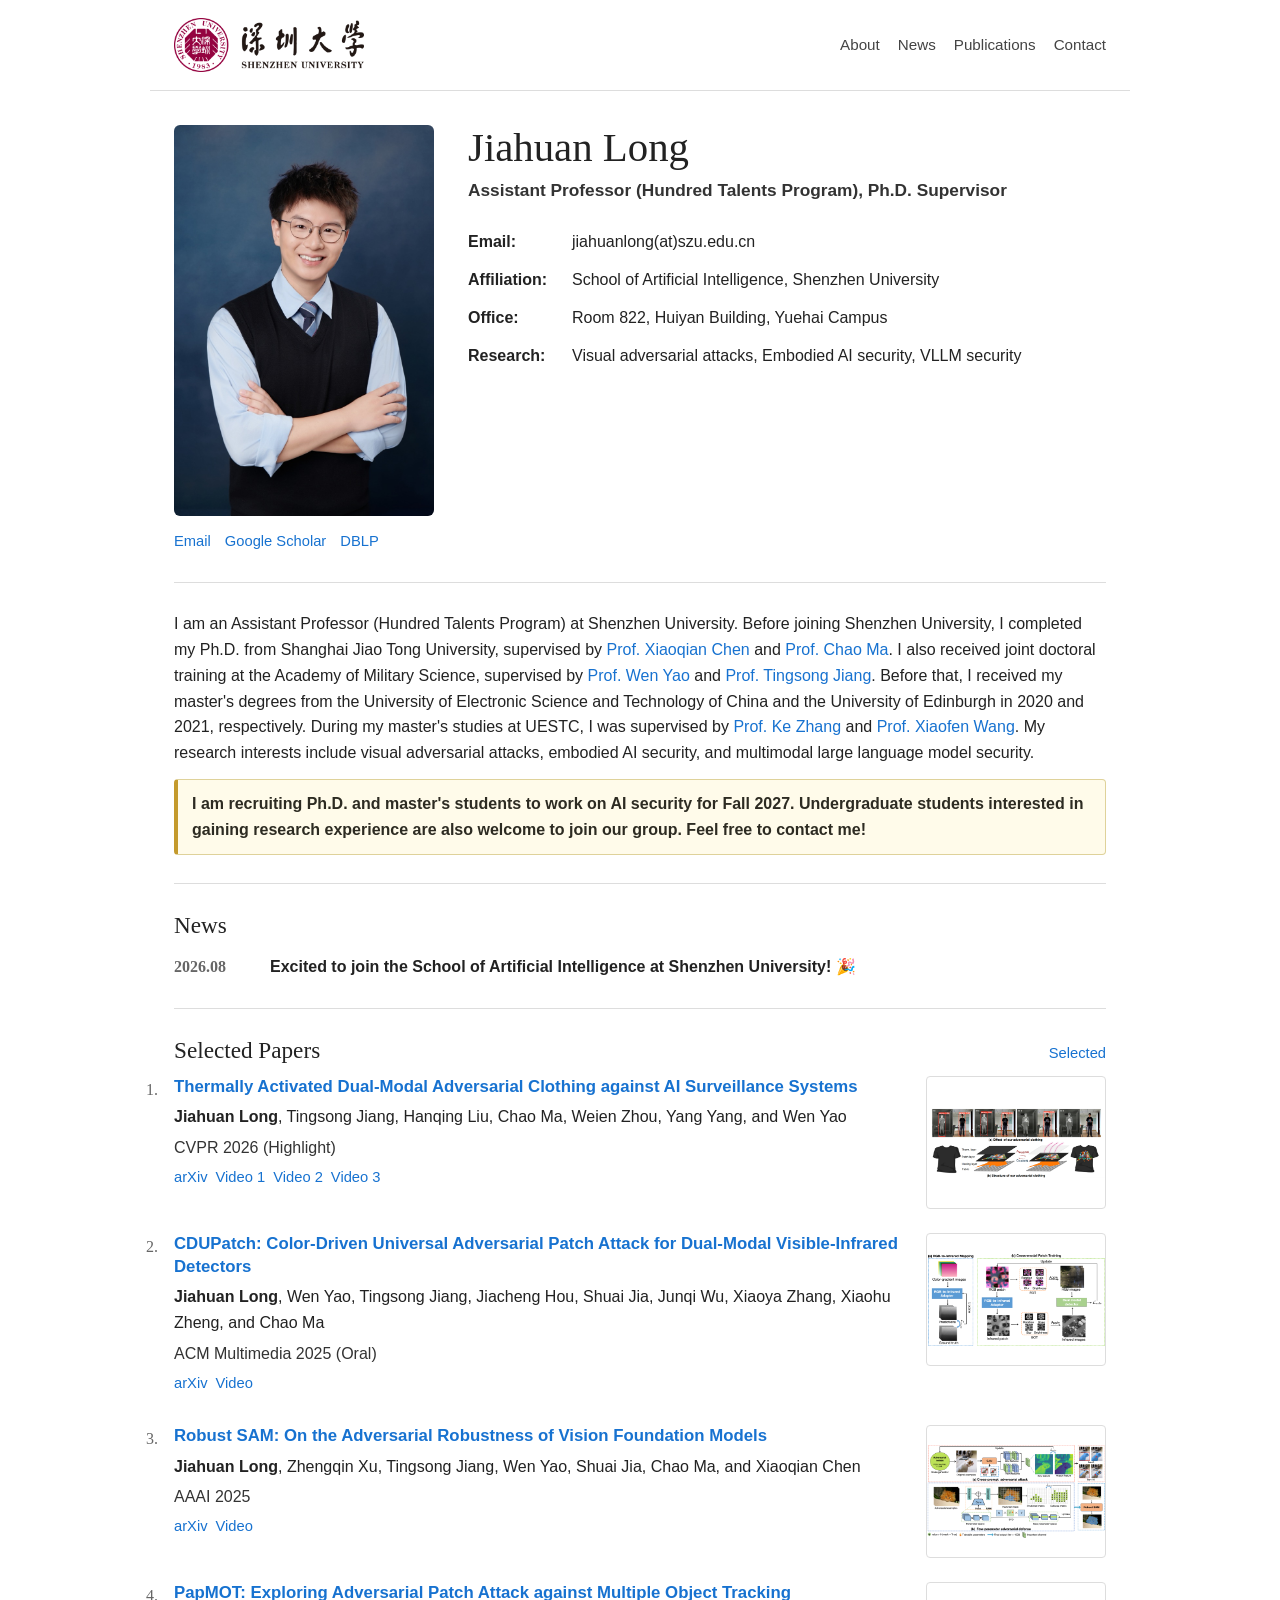
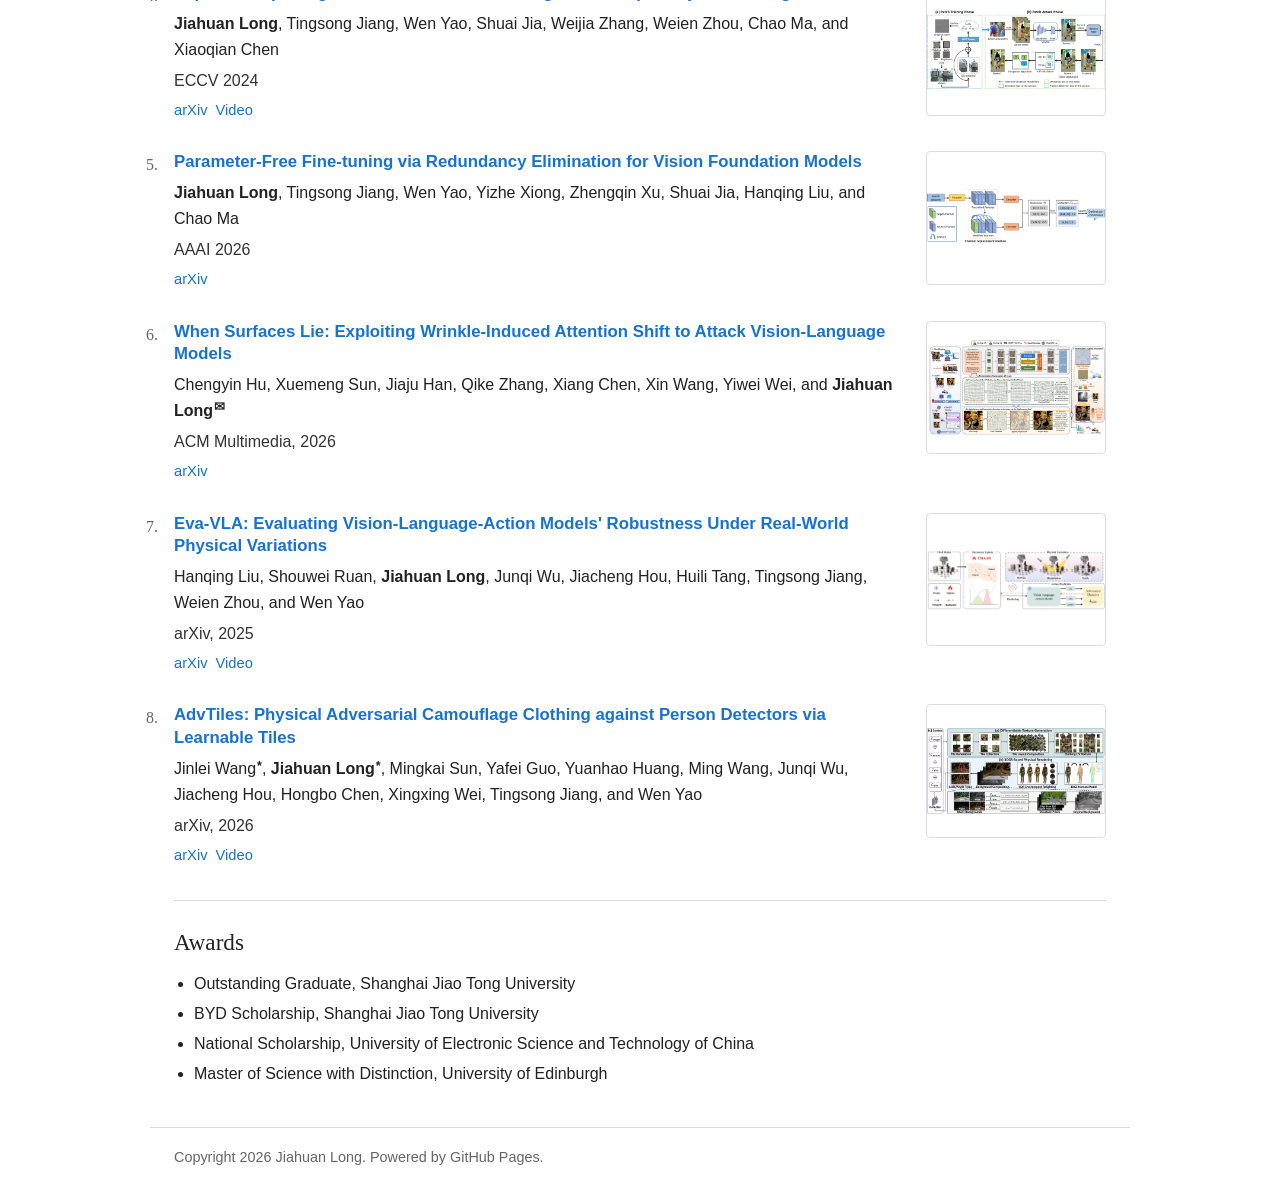
==== docs/index.html @ baff4487 "Add UESTC master's supervisors" ====
<!doctype html>
<html lang="en">
  <head>
    <meta charset="utf-8" />
    <meta name="viewport" content="width=device-width, initial-scale=1" />
    <title>Jiahuan Long | Academic Homepage</title>
    <meta
      name="description"
      content="Jiahuan Long is an Assistant Professor (Hundred Talents Program) and Ph.D. Supervisor at the School of Artificial Intelligence, Shenzhen University. His research interests include Visual adversarial attacks, Embodied AI security, and VLLM security."
    />
    <meta property="og:title" content="Jiahuan Long | Academic Homepage" />
    <meta
      property="og:description"
      content="Assistant Professor (Hundred Talents Program) and Ph.D. Supervisor at the School of Artificial Intelligence, Shenzhen University."
    />
    <meta property="og:type" content="website" />
    <meta property="og:image" content="./profile.jpg" />
    <meta name="twitter:card" content="summary_large_image" />
    <meta name="twitter:title" content="Jiahuan Long | Academic Homepage" />
    <meta
      name="twitter:description"
      content="Assistant Professor (Hundred Talents Program) and Ph.D. Supervisor at the School of Artificial Intelligence, Shenzhen University."
    />
    <meta name="twitter:image" content="./profile.jpg" />
    <link rel="stylesheet" href="./styles.css" />
  </head>
  <body>
    <header class="site-header">
      <a class="site-logo" href="https://www.szu.edu.cn/" target="_blank" rel="noreferrer" aria-label="Shenzhen University">
        <img src="./szu-logo.png" alt="Shenzhen University" />
      </a>
      <nav aria-label="Main navigation">
        <a href="#about">About</a>
        <a href="#news">News</a>
        <a href="#publications">Publications</a>
        <a href="#contact">Contact</a>
      </nav>
    </header>

    <main class="page" id="top">
      <section class="profile">
        <aside class="profile-card">
          <img src="./profile.jpg" alt="Portrait of Jiahuan Long" />
          <div class="profile-links" aria-label="Academic profile links">
            <a href="mailto:jiahuanlong@szu.edu.cn">Email</a>
            <a href="https://scholar.google.com/citations?user=DfcU0TUAAAAJ&hl=en" target="_blank" rel="noreferrer">
              Google Scholar
            </a>
            <a href="https://dblp.uni-trier.de/pid/244/4962.html" target="_blank" rel="noreferrer">DBLP</a>
          </div>
        </aside>

        <div class="profile-main">
          <h1>Jiahuan Long</h1>
          <p class="role"><strong>Assistant Professor (Hundred Talents Program), Ph.D. Supervisor</strong></p>

          <dl class="facts" id="contact">
            <div>
              <dt>Email:</dt>
              <dd>jiahuanlong(at)szu.edu.cn</dd>
            </div>
            <div>
              <dt>Affiliation:</dt>
              <dd>School of Artificial Intelligence, Shenzhen University</dd>
            </div>
            <div>
              <dt>Office:</dt>
              <dd>Room 822, Huiyan Building, Yuehai Campus</dd>
            </div>
            <div>
              <dt>Research:</dt>
              <dd>Visual adversarial attacks, Embodied AI security, VLLM security</dd>
            </div>
          </dl>
        </div>
      </section>

      <hr />

      <section class="section" id="about">
        <p>
          I am an Assistant Professor (Hundred Talents Program) at Shenzhen University.
          Before joining Shenzhen University, I completed my Ph.D. from Shanghai Jiao Tong University, supervised by
          <a href="https://baike.baidu.com/item/%E9%99%88%E5%B0%8F%E5%89%8D/54198662" target="_blank" rel="noreferrer">Prof. Xiaoqian Chen</a>
          and
          <a href="https://vision.sjtu.edu.cn/" target="_blank" rel="noreferrer">Prof. Chao Ma</a>.
          I also received joint doctoral training at the Academy of Military Science, supervised by
          <a href="https://baike.baidu.com/item/%E5%A7%9A%E9%9B%AF/61775797?fr=aladdin" target="_blank" rel="noreferrer">Prof. Wen Yao</a>
          and
          <a href="https://scholar.google.com/citations?user=i77rUBEAAAAJ&amp;hl=zh-CN" target="_blank" rel="noreferrer">Prof. Tingsong Jiang</a>.
          Before that, I received my master's degrees from the University of Electronic
          Science and Technology of China and the University of Edinburgh in
          2020 and 2021, respectively.
          During my master's studies at UESTC, I was supervised by
          <a href="https://baike.baidu.com/item/%E5%BC%A0%E5%8F%AF/20212791" target="_blank" rel="noreferrer">Prof. Ke Zhang</a>
          and
          <a href="https://en.uestc.edu.cn/info/1074/1672.htm" target="_blank" rel="noreferrer">Prof. Xiaofen Wang</a>.
          My research interests include visual adversarial attacks, embodied AI security, and multimodal large language model security.
        </p>
        <p class="recruitment-note">
          <strong>I am recruiting Ph.D. and master's students to work on AI security for Fall 2027. Undergraduate students interested in gaining research experience are also welcome to join our group. Feel free to contact me!</strong>
        </p>
      </section>

      <hr />

      <section class="section" id="news">
        <h2>News</h2>
        <ul class="news-list">
          <li>
            <time><strong>2026.08</strong></time>
            <span><strong>Excited to join the School of Artificial Intelligence at Shenzhen University! 🎉</strong></span>
          </li>
        </ul>
      </section>

      <hr />

      <section class="section" id="publications">
        <div class="section-heading">
          <h2>Selected Papers</h2>
          <a href="#publications">Selected</a>
        </div>

        <ol class="publication-list">
          <li class="publication">
            <div class="pub-body">
              <h3>
                <a href="https://scholar.google.com/citations?view_op=view_citation&hl=en&user=DfcU0TUAAAAJ&citation_for_view=DfcU0TUAAAAJ:MXK_kJrjxJIC" target="_blank" rel="noreferrer">Thermally Activated Dual-Modal Adversarial Clothing against AI Surveillance Systems</a>
              </h3>
              <p class="authors">
                <strong>Jiahuan Long</strong>, Tingsong Jiang, Hanqing Liu, Chao Ma, Weien Zhou, Yang Yang, and Wen Yao
              </p>
              <p class="where">CVPR 2026 (Highlight)</p>
              <p class="links">
                <a href="https://arxiv.org/abs/2511.09829" target="_blank" rel="noreferrer">arXiv</a>
                <a href="./videos/cvpr1.mp4" target="_blank" rel="noreferrer">Video 1</a>
                <a href="./videos/cvpr2.mp4" target="_blank" rel="noreferrer">Video 2</a>
                <a href="./videos/cvpr3.mp4" target="_blank" rel="noreferrer">Video 3</a>
              </p>
            </div>
            <a class="pub-thumb publication-figure" href="./publication-figures/thermal-clothing.png" target="_blank" rel="noreferrer" aria-label="View the Thermally Activated Dual-Modal Adversarial Clothing figure">
              <img src="./publication-figures/thermal-clothing.png" alt="Overview of thermally activated dual-modal adversarial clothing" />
            </a>
          </li>

          <li class="publication">
            <div class="pub-body">
              <h3>
                <a href="https://scholar.google.com/citations?view_op=view_citation&hl=en&user=DfcU0TUAAAAJ&citation_for_view=DfcU0TUAAAAJ:Se3iqnhoufwC" target="_blank" rel="noreferrer">CDUPatch: Color-Driven Universal Adversarial Patch Attack for Dual-Modal Visible-Infrared Detectors</a>
              </h3>
              <p class="authors">
                <strong>Jiahuan Long</strong>, Wen Yao, Tingsong Jiang, Jiacheng Hou, Shuai Jia, Junqi Wu, Xiaoya Zhang, Xiaohu Zheng, and Chao Ma
              </p>
              <p class="where">ACM Multimedia 2025 (Oral)</p>
              <p class="links">
                <a href="https://arxiv.org/abs/2504.10888" target="_blank" rel="noreferrer">arXiv</a>
                <a href="./videos/cdupatch.mp4" target="_blank" rel="noreferrer">Video</a>
              </p>
            </div>
            <a class="pub-thumb publication-figure" href="./publication-figures/cdupatch.png" target="_blank" rel="noreferrer" aria-label="View the CDUPatch framework figure">
              <img src="./publication-figures/cdupatch.png" alt="CDUPatch RGB-to-infrared adaptation and cross-modal training framework" />
            </a>
          </li>

          <li class="publication">
            <div class="pub-body">
              <h3>
                <a href="https://scholar.google.com/citations?view_op=view_citation&hl=en&user=DfcU0TUAAAAJ&citation_for_view=DfcU0TUAAAAJ:eQOLeE2rZwMC" target="_blank" rel="noreferrer">Robust SAM: On the Adversarial Robustness of Vision Foundation Models</a>
              </h3>
              <p class="authors">
                <strong>Jiahuan Long</strong>, Zhengqin Xu, Tingsong Jiang, Wen Yao, Shuai Jia, Chao Ma, and Xiaoqian Chen
              </p>
              <p class="where">AAAI 2025</p>
              <p class="links">
                <a href="https://arxiv.org/abs/2504.08906" target="_blank" rel="noreferrer">arXiv</a>
                <a href="./videos/robustsam.mp4" target="_blank" rel="noreferrer">Video</a>
              </p>
            </div>
            <a class="pub-thumb publication-figure" href="./publication-figures/robust-sam.png" target="_blank" rel="noreferrer" aria-label="View the Robust SAM framework figure">
              <img src="./publication-figures/robust-sam.png" alt="Robust SAM attack and defense framework" />
            </a>
          </li>

          <li class="publication">
            <div class="pub-body">
              <h3>
                <a href="https://scholar.google.com/citations?view_op=view_citation&hl=en&user=DfcU0TUAAAAJ&citation_for_view=DfcU0TUAAAAJ:WF5omc3nYNoC" target="_blank" rel="noreferrer">PapMOT: Exploring Adversarial Patch Attack against Multiple Object Tracking</a>
              </h3>
              <p class="authors">
                <strong>Jiahuan Long</strong>, Tingsong Jiang, Wen Yao, Shuai Jia, Weijia Zhang, Weien Zhou, Chao Ma, and Xiaoqian Chen
              </p>
              <p class="where">ECCV 2024</p>
              <p class="links">
                <a href="https://arxiv.org/abs/2504.09361" target="_blank" rel="noreferrer">arXiv</a>
                <a href="./videos/papmot.mp4" target="_blank" rel="noreferrer">Video</a>
              </p>
            </div>
            <a class="pub-thumb publication-figure" href="./publication-figures/papmot.png" target="_blank" rel="noreferrer" aria-label="View the PapMOT framework figure">
              <img src="./publication-figures/papmot.png" alt="PapMOT training and attack framework" />
            </a>
          </li>

          <li class="publication">
            <div class="pub-body">
              <h3>
                <a href="https://scholar.google.com/citations?view_op=view_citation&hl=en&user=DfcU0TUAAAAJ&cstart=20&pagesize=80&citation_for_view=DfcU0TUAAAAJ:kNdYIx-mwKoC" target="_blank" rel="noreferrer">Parameter-Free Fine-tuning via Redundancy Elimination for Vision Foundation Models</a>
              </h3>
              <p class="authors">
                <strong>Jiahuan Long</strong>, Tingsong Jiang, Wen Yao, Yizhe Xiong, Zhengqin Xu, Shuai Jia, Hanqing Liu, and Chao Ma
              </p>
              <p class="where">AAAI 2026</p>
              <p class="links">
                <a href="https://arxiv.org/abs/2504.08915" target="_blank" rel="noreferrer">arXiv</a>
              </p>
            </div>
            <a class="pub-thumb publication-figure" href="./publication-figures/parameter-free.png" target="_blank" rel="noreferrer" aria-label="View the parameter-free fine-tuning pipeline figure">
              <img src="./publication-figures/parameter-free.png" alt="Parameter-free channel replacement search pipeline" />
            </a>
          </li>

          <li class="publication">
            <div class="pub-body">
              <h3>
                <a href="https://scholar.google.com/citations?view_op=view_citation&hl=en&user=DfcU0TUAAAAJ&cstart=20&pagesize=80&citation_for_view=DfcU0TUAAAAJ:9ZlFYXVOiuMC" target="_blank" rel="noreferrer">When Surfaces Lie: Exploiting Wrinkle-Induced Attention Shift to Attack Vision-Language Models</a>
              </h3>
              <p class="authors">
                Chengyin Hu, Xuemeng Sun, Jiaju Han, Qike Zhang, Xiang Chen, Xin Wang, Yiwei Wei, and <strong>Jiahuan Long</strong><sup class="corresponding-author" title="Corresponding author" aria-label="Corresponding author">&#9993;</sup>
              </p>
              <p class="where">ACM Multimedia, 2026</p>
              <p class="links">
                <a href="https://arxiv.org/abs/2603.27759" target="_blank" rel="noreferrer">arXiv</a>
              </p>
            </div>
            <a class="pub-thumb publication-figure" href="./publication-figures/when-surfaces-lie.png" target="_blank" rel="noreferrer" aria-label="View the wrinkle-based structural attack framework figure">
              <img src="./publication-figures/when-surfaces-lie.png" alt="Wrinkle-based structural attack framework" />
            </a>
          </li>

          <li class="publication">
            <div class="pub-body">
              <h3>
                <a href="https://arxiv.org/abs/2509.18953" target="_blank" rel="noreferrer">Eva-VLA: Evaluating Vision-Language-Action Models' Robustness Under Real-World Physical Variations</a>
              </h3>
              <p class="authors">
                Hanqing Liu, Shouwei Ruan, <strong>Jiahuan Long</strong>, Junqi Wu, Jiacheng Hou, Huili Tang, Tingsong Jiang, Weien Zhou, and Wen Yao
              </p>
              <p class="where">arXiv, 2025</p>
              <p class="links">
                <a href="https://arxiv.org/abs/2509.18953" target="_blank" rel="noreferrer">arXiv</a>
                <a href="./videos/eva-vla.mp4" target="_blank" rel="noreferrer">Video</a>
              </p>
            </div>
            <a class="pub-thumb publication-figure" href="./publication-figures/eva-vla.png" target="_blank" rel="noreferrer" aria-label="View the Eva-VLA framework figure">
              <img src="./publication-figures/eva-vla.png" alt="Overview of the Eva-VLA robustness evaluation framework" />
            </a>
          </li>

          <li class="publication">
            <div class="pub-body">
              <h3>
                <a href="https://scholar.google.com/citations?view_op=view_citation&hl=en&user=DfcU0TUAAAAJ&citation_for_view=DfcU0TUAAAAJ:dhFuZR0502QC" target="_blank" rel="noreferrer">AdvTiles: Physical Adversarial Camouflage Clothing against Person Detectors via Learnable Tiles</a>
              </h3>
              <p class="authors">
                Jinlei Wang<sup class="author-marker" title="Equal contribution">*</sup>, <strong>Jiahuan Long</strong><sup class="author-marker" title="Equal contribution">*</sup>, Mingkai Sun, Yafei Guo, Yuanhao Huang, Ming Wang, Junqi Wu, Jiacheng Hou, Hongbo Chen, Xingxing Wei, Tingsong Jiang, and Wen Yao
              </p>
              <p class="where">arXiv, 2026</p>
              <p class="links">
                <a href="https://arxiv.org/abs/2608.06801" target="_blank" rel="noreferrer">arXiv</a>
                <a href="./videos/advtiles.mp4" target="_blank" rel="noreferrer">Video</a>
              </p>
            </div>
            <a class="pub-thumb publication-figure" href="./publication-figures/advtiles.jpg" target="_blank" rel="noreferrer" aria-label="View the AdvTiles framework figure">
              <img src="./publication-figures/advtiles.jpg" alt="AdvTiles differentiable camouflage and physical rendering framework" />
            </a>
          </li>
        </ol>
      </section>

      <hr />

      <section class="section compact">
        <h2>Awards</h2>
        <ul class="awards-list">
          <li>Outstanding Graduate, Shanghai Jiao Tong University</li>
          <li>BYD Scholarship, Shanghai Jiao Tong University</li>
          <li>National Scholarship, University of Electronic Science and Technology of China</li>
          <li>Master of Science with Distinction, University of Edinburgh</li>
        </ul>
      </section>
    </main>

    <footer>
      Copyright 2026 Jiahuan Long. Powered by GitHub Pages.
    </footer>
  </body>
</html>
---- docs/styles.css ----
:root {
  --bg: #ffffff;
  --text: #222222;
  --muted: #666666;
  --line: #dddddd;
  --soft: #f7f7f7;
  --link: #1772d0;
  --link-hover: #f09228;
  --teal: #4f9d9a;
  --gold: #d6a24c;
  --plum: #8d5872;
}

* {
  box-sizing: border-box;
}

html {
  scroll-behavior: smooth;
}

body {
  background: var(--bg);
  color: var(--text);
  font-family: Arial, Helvetica, sans-serif;
  font-size: 16px;
  line-height: 1.62;
  margin: 0;
}

a {
  color: var(--link);
  text-decoration: none;
}

a:hover,
a:focus-visible {
  color: var(--link-hover);
  outline: none;
  text-decoration: underline;
  text-underline-offset: 3px;
}

.site-header {
  align-items: center;
  border-bottom: 1px solid var(--line);
  display: flex;
  gap: 24px;
  justify-content: space-between;
  margin: 0 auto;
  max-width: 980px;
  padding: 18px 24px;
}

.site-logo {
  align-items: center;
  display: inline-flex;
  min-width: 180px;
}

.site-logo img {
  display: block;
  height: auto;
  width: 190px;
}

.site-logo:hover,
.site-logo:focus-visible {
  outline: none;
  text-decoration: none;
}

nav {
  display: flex;
  flex-wrap: wrap;
  gap: 18px;
  justify-content: flex-end;
}

nav a {
  color: #444444;
  font-size: 0.95rem;
}

.page {
  margin: 0 auto;
  max-width: 980px;
  padding: 34px 24px 36px;
}

.profile {
  align-items: flex-start;
  display: grid;
  gap: 34px;
  grid-template-columns: 260px minmax(0, 1fr);
}

.profile-card {
  margin: 0;
}

.profile-card img {
  border-radius: 6px;
  display: block;
  height: auto;
  max-width: 100%;
  width: 260px;
}

.profile-links {
  display: flex;
  flex-wrap: wrap;
  gap: 9px 14px;
  margin-top: 14px;
}

.profile-links a {
  font-size: 0.92rem;
}

h1 {
  font-family: Georgia, "Times New Roman", serif;
  font-size: 2.55rem;
  font-weight: 400;
  line-height: 1.12;
  margin: 0 0 6px;
}

.role {
  color: #333333;
  font-size: 1.08rem;
  margin: 0 0 24px;
}

.facts {
  display: grid;
  gap: 12px;
  margin: 0;
}

.facts div {
  display: grid;
  gap: 8px;
  grid-template-columns: 96px minmax(0, 1fr);
}

.facts dt {
  font-weight: 700;
}

.facts dd {
  margin: 0;
}

hr {
  border: 0;
  border-top: 1px solid var(--line);
  margin: 28px 0;
}

.section {
  margin: 0;
}

.section p {
  margin: 0 0 13px;
}

.section p:last-child {
  margin-bottom: 0;
}

.recruitment-note {
  background: #fffbea;
  border: 1px solid #dfd29a;
  border-left: 4px solid #c49a2c;
  border-radius: 4px;
  color: #2d2b22;
  margin-top: 18px;
  padding: 11px 14px;
}

.note {
  color: #333333;
  font-weight: 700;
}

h2 {
  font-family: Georgia, "Times New Roman", serif;
  font-size: 1.45rem;
  font-weight: 400;
  line-height: 1.2;
  margin: 0 0 14px;
}

.section-heading {
  align-items: baseline;
  display: flex;
  gap: 14px;
  justify-content: space-between;
  margin-bottom: 10px;
}

.section-heading h2 {
  margin: 0;
}

.section-heading > a {
  font-size: 0.92rem;
}

.news-list {
  display: grid;
  gap: 8px;
  list-style: none;
  margin: 0;
  padding: 0;
}

.news-list li {
  display: grid;
  gap: 14px;
  grid-template-columns: 82px minmax(0, 1fr);
}

.news-list time {
  color: var(--muted);
  font-family: Georgia, "Times New Roman", serif;
}

.publication-list {
  counter-reset: publication;
  display: grid;
  gap: 24px;
  list-style: none;
  margin: 0;
  padding: 0;
}

.publication {
  counter-increment: publication;
  display: grid;
  gap: 22px;
  grid-template-columns: minmax(0, 1fr) 180px;
  position: relative;
}

.publication::before {
  color: var(--muted);
  content: counter(publication) ".";
  font-family: Georgia, "Times New Roman", serif;
  left: -28px;
  position: absolute;
  top: 1px;
}

.venue {
  color: var(--muted);
  font-size: 0.88rem;
  margin-bottom: 4px !important;
  text-transform: uppercase;
}

.publication h3 {
  font-size: 1.05rem;
  line-height: 1.35;
  margin: 0 0 6px;
}

.publication h3 a {
  color: var(--link);
}

.authors,
.where,
.links {
  margin: 0 0 5px !important;
}

.author-marker,
.corresponding-author {
  color: inherit;
  font-size: 0.78em;
  font-weight: 700;
  line-height: 0;
  margin-left: 1px;
  position: relative;
  top: -0.28em;
  vertical-align: baseline;
}

.corresponding-author {
  font-size: 0.82em;
  top: -0.34em;
}

.author-notes {
  color: var(--muted);
  font-size: 0.9rem;
  margin: 6px 0 0 !important;
}

.note-icon {
  display: inline-block;
  font-size: 0.9em;
  line-height: 1;
  margin-left: 8px;
  top: 0;
  vertical-align: baseline;
}

.where {
  color: #333333;
}

.links {
  display: flex;
  flex-wrap: wrap;
  gap: 8px;
}

.links a {
  font-size: 0.92rem;
}

.pub-thumb {
  align-items: center;
  align-self: start;
  aspect-ratio: 1.35;
  background: var(--soft);
  border: 1px solid var(--line);
  border-radius: 4px;
  color: #ffffff;
  display: flex;
  font-family: Georgia, "Times New Roman", serif;
  font-size: 2rem;
  justify-content: center;
  overflow: hidden;
}

.pub-thumb span {
  background: rgba(0, 0, 0, 0.16);
  border-radius: 999px;
  padding: 9px 13px;
}

.pub-thumb.publication-figure {
  background: #ffffff;
}

.publication-figure img {
  display: block;
  height: 100%;
  object-fit: contain;
  width: 100%;
}

.publication-figure:hover,
.publication-figure:focus-visible {
  outline: 2px solid var(--link);
  outline-offset: 2px;
  text-decoration: none;
}

.pub-thumb.teal {
  background:
    linear-gradient(135deg, rgba(255, 255, 255, 0.22) 25%, transparent 25%) 0 0 / 22px 22px,
    linear-gradient(135deg, var(--teal), #275b68);
}

.pub-thumb.gold {
  background:
    repeating-linear-gradient(90deg, rgba(255, 255, 255, 0.16), rgba(255, 255, 255, 0.16) 1px, transparent 1px, transparent 18px),
    linear-gradient(135deg, var(--gold), #81632d);
}

.pub-thumb.plum {
  background:
    radial-gradient(circle at 24% 28%, rgba(255, 255, 255, 0.24) 0 18%, transparent 19%),
    linear-gradient(135deg, var(--plum), #3f516b);
}

.compact p {
  color: #333333;
}

.awards-list {
  margin: 0;
  padding-left: 1.25rem;
}

.awards-list li + li {
  margin-top: 4px;
}

footer {
  border-top: 1px solid var(--line);
  color: var(--muted);
  font-size: 0.9rem;
  margin: 4px auto 0;
  max-width: 980px;
  padding: 18px 24px 28px;
}

@media (max-width: 760px) {
  .site-header {
    align-items: flex-start;
    flex-direction: column;
  }

  nav {
    justify-content: flex-start;
  }

  .profile,
  .publication {
    grid-template-columns: 1fr;
  }

  .profile-card img {
    width: min(280px, 100%);
  }

  .publication::before {
    display: none;
  }

  .pub-thumb {
    max-width: 260px;
  }
}

@media (max-width: 520px) {
  .site-header,
  .page,
  footer {
    padding-left: 18px;
    padding-right: 18px;
  }

  h1 {
    font-size: 2.15rem;
  }

  .facts div,
  .news-list li {
    grid-template-columns: 1fr;
  }

  .facts div,
  .news-list li {
    gap: 2px;
  }
}
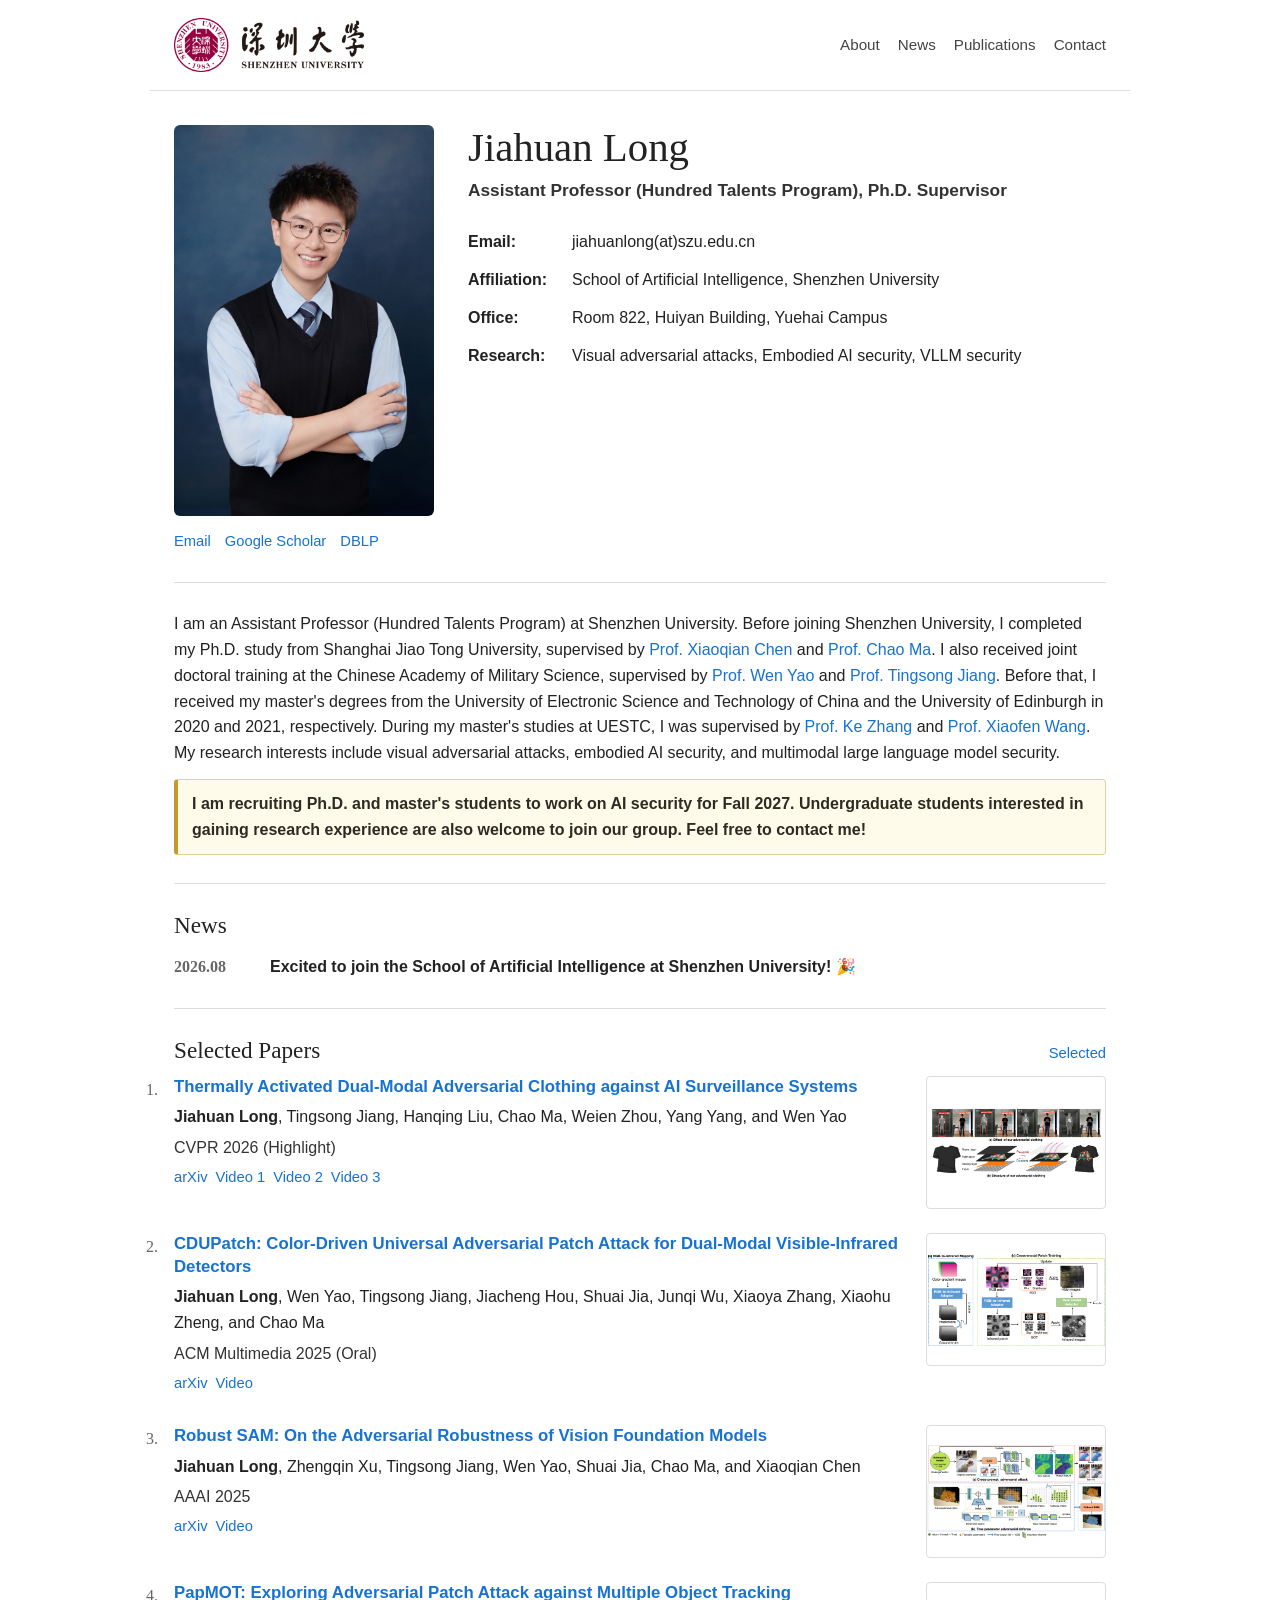
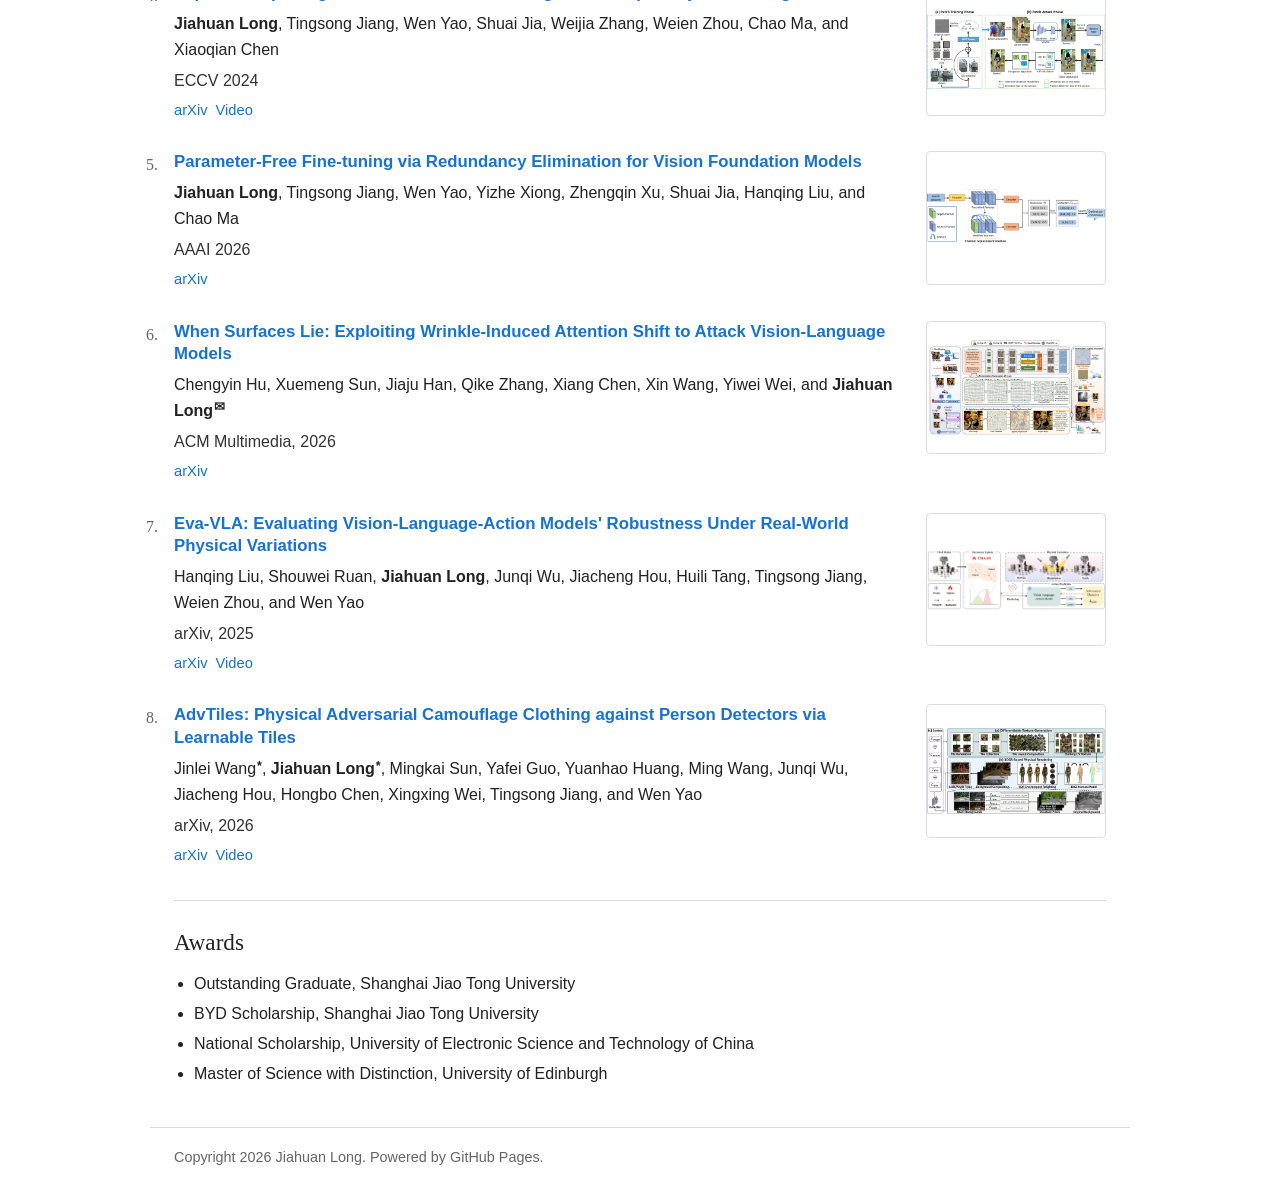
==== commit 07eff763: "Refine doctoral training description" ====
--- a/docs/index.html
+++ b/docs/index.html
@@ -80,11 +80,11 @@
       <section class="section" id="about">
         <p>
           I am an Assistant Professor (Hundred Talents Program) at Shenzhen University.
-          Before joining Shenzhen University, I completed my Ph.D. from Shanghai Jiao Tong University, supervised by
+          Before joining Shenzhen University, I completed my Ph.D. study from Shanghai Jiao Tong University, supervised by
           <a href="https://baike.baidu.com/item/%E9%99%88%E5%B0%8F%E5%89%8D/54198662" target="_blank" rel="noreferrer">Prof. Xiaoqian Chen</a>
           and
           <a href="https://vision.sjtu.edu.cn/" target="_blank" rel="noreferrer">Prof. Chao Ma</a>.
-          I also received joint doctoral training at the Academy of Military Science, supervised by
+          I also received joint doctoral training at the Chinese Academy of Military Science, supervised by
           <a href="https://baike.baidu.com/item/%E5%A7%9A%E9%9B%AF/61775797?fr=aladdin" target="_blank" rel="noreferrer">Prof. Wen Yao</a>
           and
           <a href="https://scholar.google.com/citations?user=i77rUBEAAAAJ&amp;hl=zh-CN" target="_blank" rel="noreferrer">Prof. Tingsong Jiang</a>.
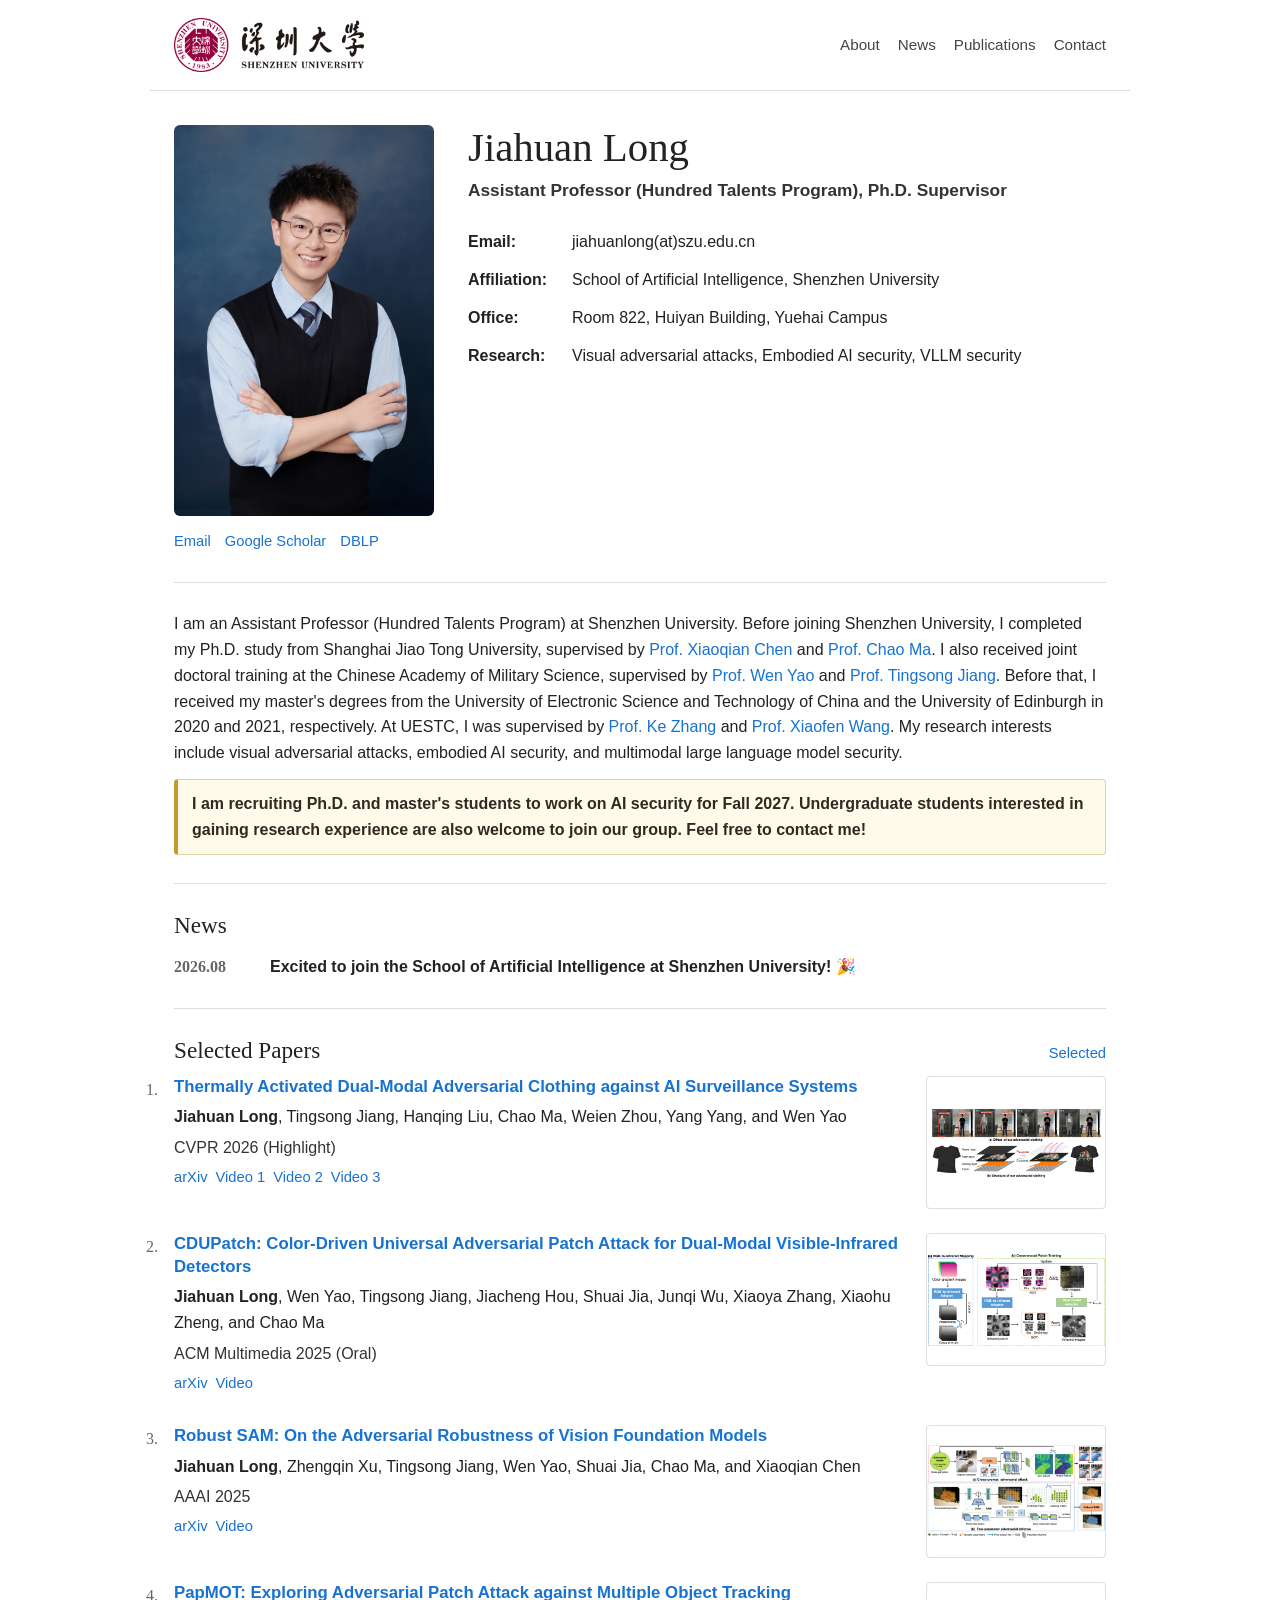
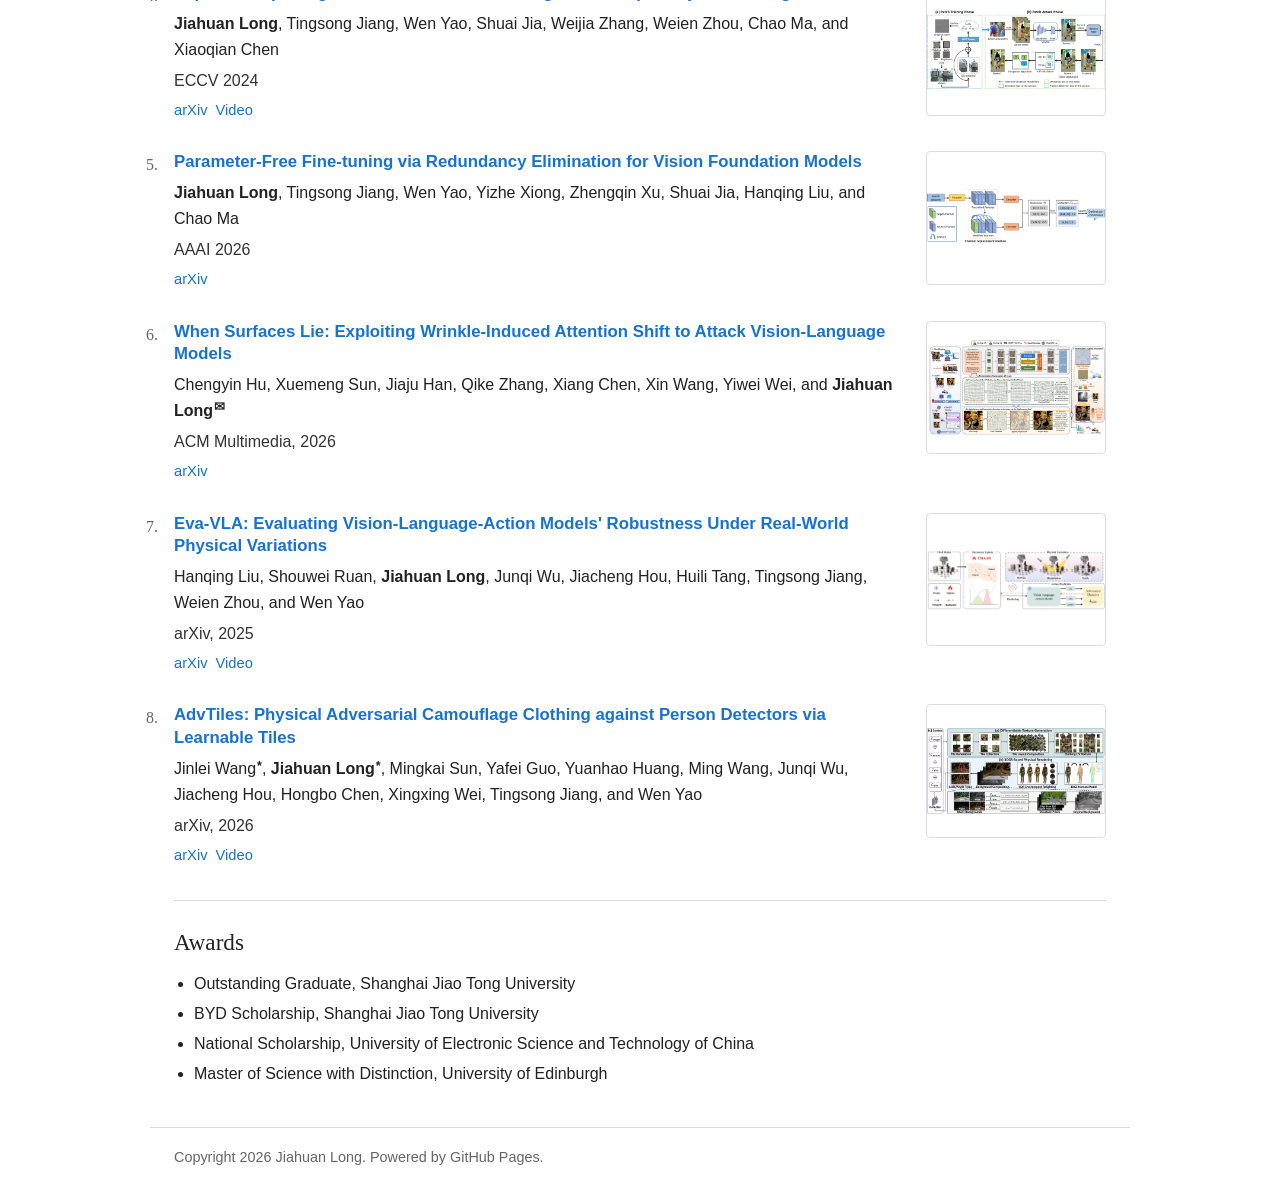
==== commit 02bbe869: "Shorten UESTC supervision sentence" ====
--- a/docs/index.html
+++ b/docs/index.html
@@ -91,7 +91,7 @@
           Before that, I received my master's degrees from the University of Electronic
           Science and Technology of China and the University of Edinburgh in
           2020 and 2021, respectively.
-          During my master's studies at UESTC, I was supervised by
+          At UESTC, I was supervised by
           <a href="https://baike.baidu.com/item/%E5%BC%A0%E5%8F%AF/20212791" target="_blank" rel="noreferrer">Prof. Ke Zhang</a>
           and
           <a href="https://en.uestc.edu.cn/info/1074/1672.htm" target="_blank" rel="noreferrer">Prof. Xiaofen Wang</a>.
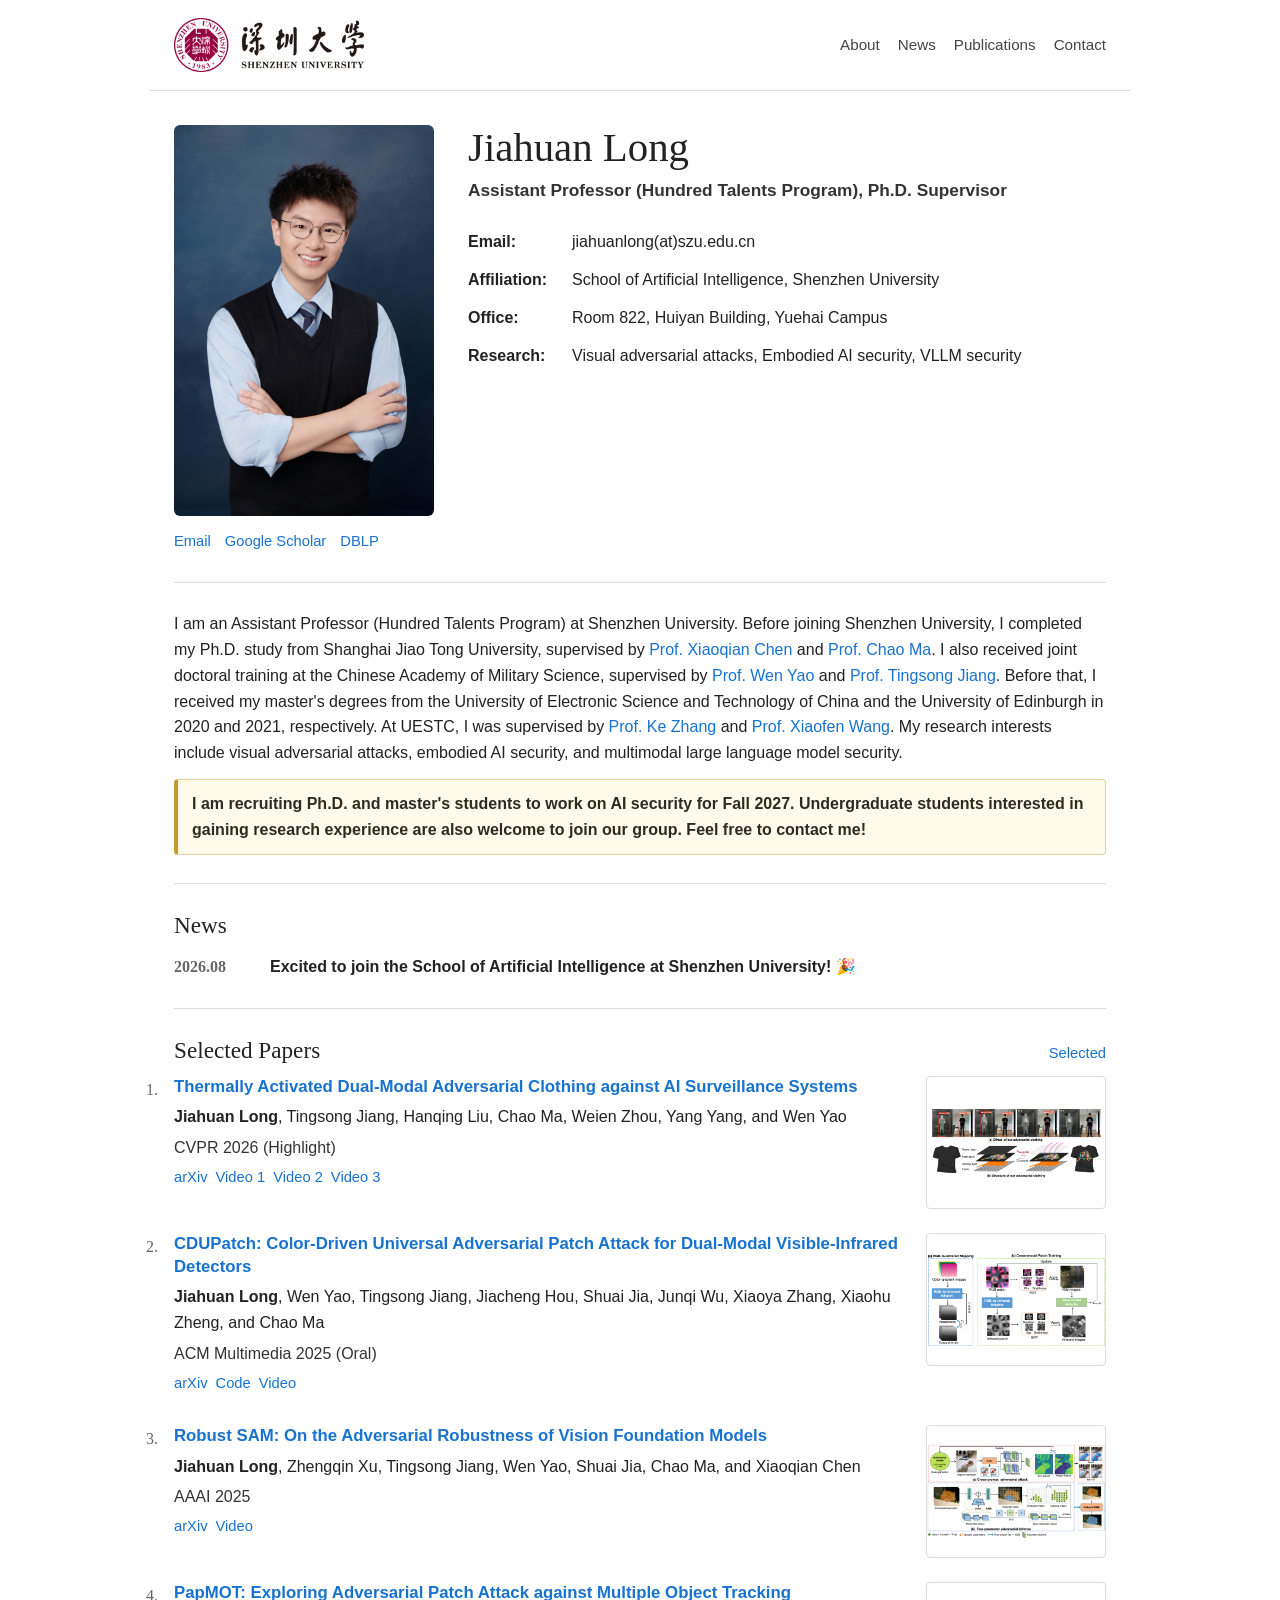
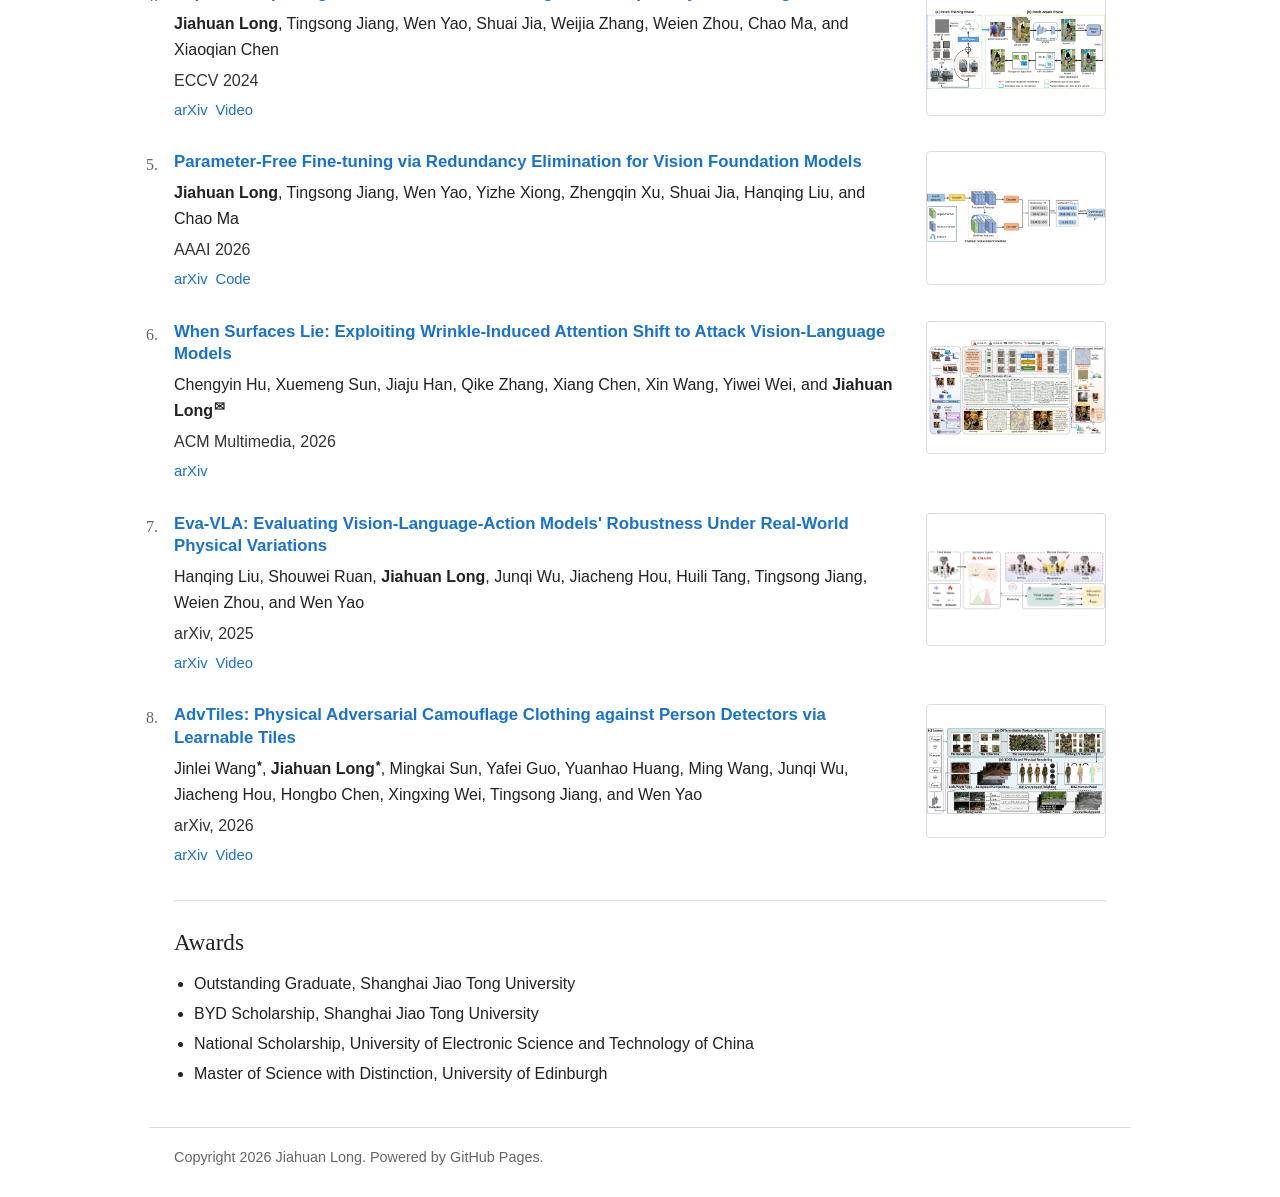
==== commit 6521a131: "Add code links for CDUPatch and parameter-free fine-tuning" ====
--- a/docs/index.html
+++ b/docs/index.html
@@ -3,25 +3,80 @@
   <head>
     <meta charset="utf-8" />
     <meta name="viewport" content="width=device-width, initial-scale=1" />
-    <title>Jiahuan Long | Academic Homepage</title>
+    <title>Jiahuan Long's Homepage | Shenzhen University</title>
     <meta
       name="description"
-      content="Jiahuan Long is an Assistant Professor (Hundred Talents Program) and Ph.D. Supervisor at the School of Artificial Intelligence, Shenzhen University. His research interests include Visual adversarial attacks, Embodied AI security, and VLLM security."
+      content="Official academic homepage of Jiahuan Long, Assistant Professor (Hundred Talents Program) and Ph.D. Supervisor at the School of Artificial Intelligence, Shenzhen University. Research: visual adversarial attacks, embodied AI security, and VLLM security."
     />
-    <meta property="og:title" content="Jiahuan Long | Academic Homepage" />
+    <meta name="author" content="Jiahuan Long" />
+    <meta name="robots" content="index, follow, max-image-preview:large" />
+    <link rel="canonical" href="https://jiahuan-long.github.io/jiahuan-long-academic/" />
+    <meta property="og:title" content="Jiahuan Long's Homepage | Shenzhen University" />
     <meta
       property="og:description"
       content="Assistant Professor (Hundred Talents Program) and Ph.D. Supervisor at the School of Artificial Intelligence, Shenzhen University."
     />
     <meta property="og:type" content="website" />
-    <meta property="og:image" content="./profile.jpg" />
+    <meta property="og:url" content="https://jiahuan-long.github.io/jiahuan-long-academic/" />
+    <meta property="og:site_name" content="Jiahuan Long's Homepage" />
+    <meta property="og:image" content="https://jiahuan-long.github.io/jiahuan-long-academic/profile.jpg" />
     <meta name="twitter:card" content="summary_large_image" />
-    <meta name="twitter:title" content="Jiahuan Long | Academic Homepage" />
+    <meta name="twitter:title" content="Jiahuan Long's Homepage | Shenzhen University" />
     <meta
       name="twitter:description"
       content="Assistant Professor (Hundred Talents Program) and Ph.D. Supervisor at the School of Artificial Intelligence, Shenzhen University."
     />
-    <meta name="twitter:image" content="./profile.jpg" />
+    <meta name="twitter:image" content="https://jiahuan-long.github.io/jiahuan-long-academic/profile.jpg" />
+    <script type="application/ld+json">
+      {
+        "@context": "https://schema.org",
+        "@graph": [
+          {
+            "@type": "WebSite",
+            "@id": "https://jiahuan-long.github.io/jiahuan-long-academic/#website",
+            "url": "https://jiahuan-long.github.io/jiahuan-long-academic/",
+            "name": "Jiahuan Long's Homepage",
+            "alternateName": ["Jiahuan Long", "龙佳欢"]
+          },
+          {
+            "@type": "ProfilePage",
+            "@id": "https://jiahuan-long.github.io/jiahuan-long-academic/#profile",
+            "url": "https://jiahuan-long.github.io/jiahuan-long-academic/",
+            "name": "Jiahuan Long's Homepage",
+            "isPartOf": {
+              "@id": "https://jiahuan-long.github.io/jiahuan-long-academic/#website"
+            },
+            "mainEntity": {
+              "@type": "Person",
+              "@id": "https://jiahuan-long.github.io/jiahuan-long-academic/#jiahuan-long",
+              "name": "Jiahuan Long",
+              "alternateName": "龙佳欢",
+              "url": "https://jiahuan-long.github.io/jiahuan-long-academic/",
+              "image": "https://jiahuan-long.github.io/jiahuan-long-academic/profile.jpg",
+              "jobTitle": "Assistant Professor (Hundred Talents Program), Ph.D. Supervisor",
+              "worksFor": {
+                "@type": "CollegeOrUniversity",
+                "name": "Shenzhen University",
+                "url": "https://www.szu.edu.cn/"
+              },
+              "affiliation": {
+                "@type": "CollegeOrUniversity",
+                "name": "School of Artificial Intelligence, Shenzhen University"
+              },
+              "sameAs": [
+                "https://scholar.google.com/citations?user=DfcU0TUAAAAJ&hl=en",
+                "https://dblp.uni-trier.de/pid/244/4962.html"
+              ],
+              "knowsAbout": [
+                "Visual adversarial attacks",
+                "Embodied AI security",
+                "VLLM security"
+              ]
+            }
+          }
+        ]
+      }
+    </script>
     <link rel="stylesheet" href="./styles.css" />
   </head>
   <body>
@@ -155,6 +210,7 @@
               <p class="where">ACM Multimedia 2025 (Oral)</p>
               <p class="links">
                 <a href="https://arxiv.org/abs/2504.10888" target="_blank" rel="noreferrer">arXiv</a>
+                <a href="https://github.com/Jiahuan-Long/CDUpatch" target="_blank" rel="noreferrer">Code</a>
                 <a href="./videos/cdupatch.mp4" target="_blank" rel="noreferrer">Video</a>
               </p>
             </div>
@@ -212,6 +268,7 @@
               <p class="where">AAAI 2026</p>
               <p class="links">
                 <a href="https://arxiv.org/abs/2504.08915" target="_blank" rel="noreferrer">arXiv</a>
+                <a href="https://github.com/Jiahuan-Long/parameter-free-finetuning" target="_blank" rel="noreferrer">Code</a>
               </p>
             </div>
             <a class="pub-thumb publication-figure" href="./publication-figures/parameter-free.png" target="_blank" rel="noreferrer" aria-label="View the parameter-free fine-tuning pipeline figure">
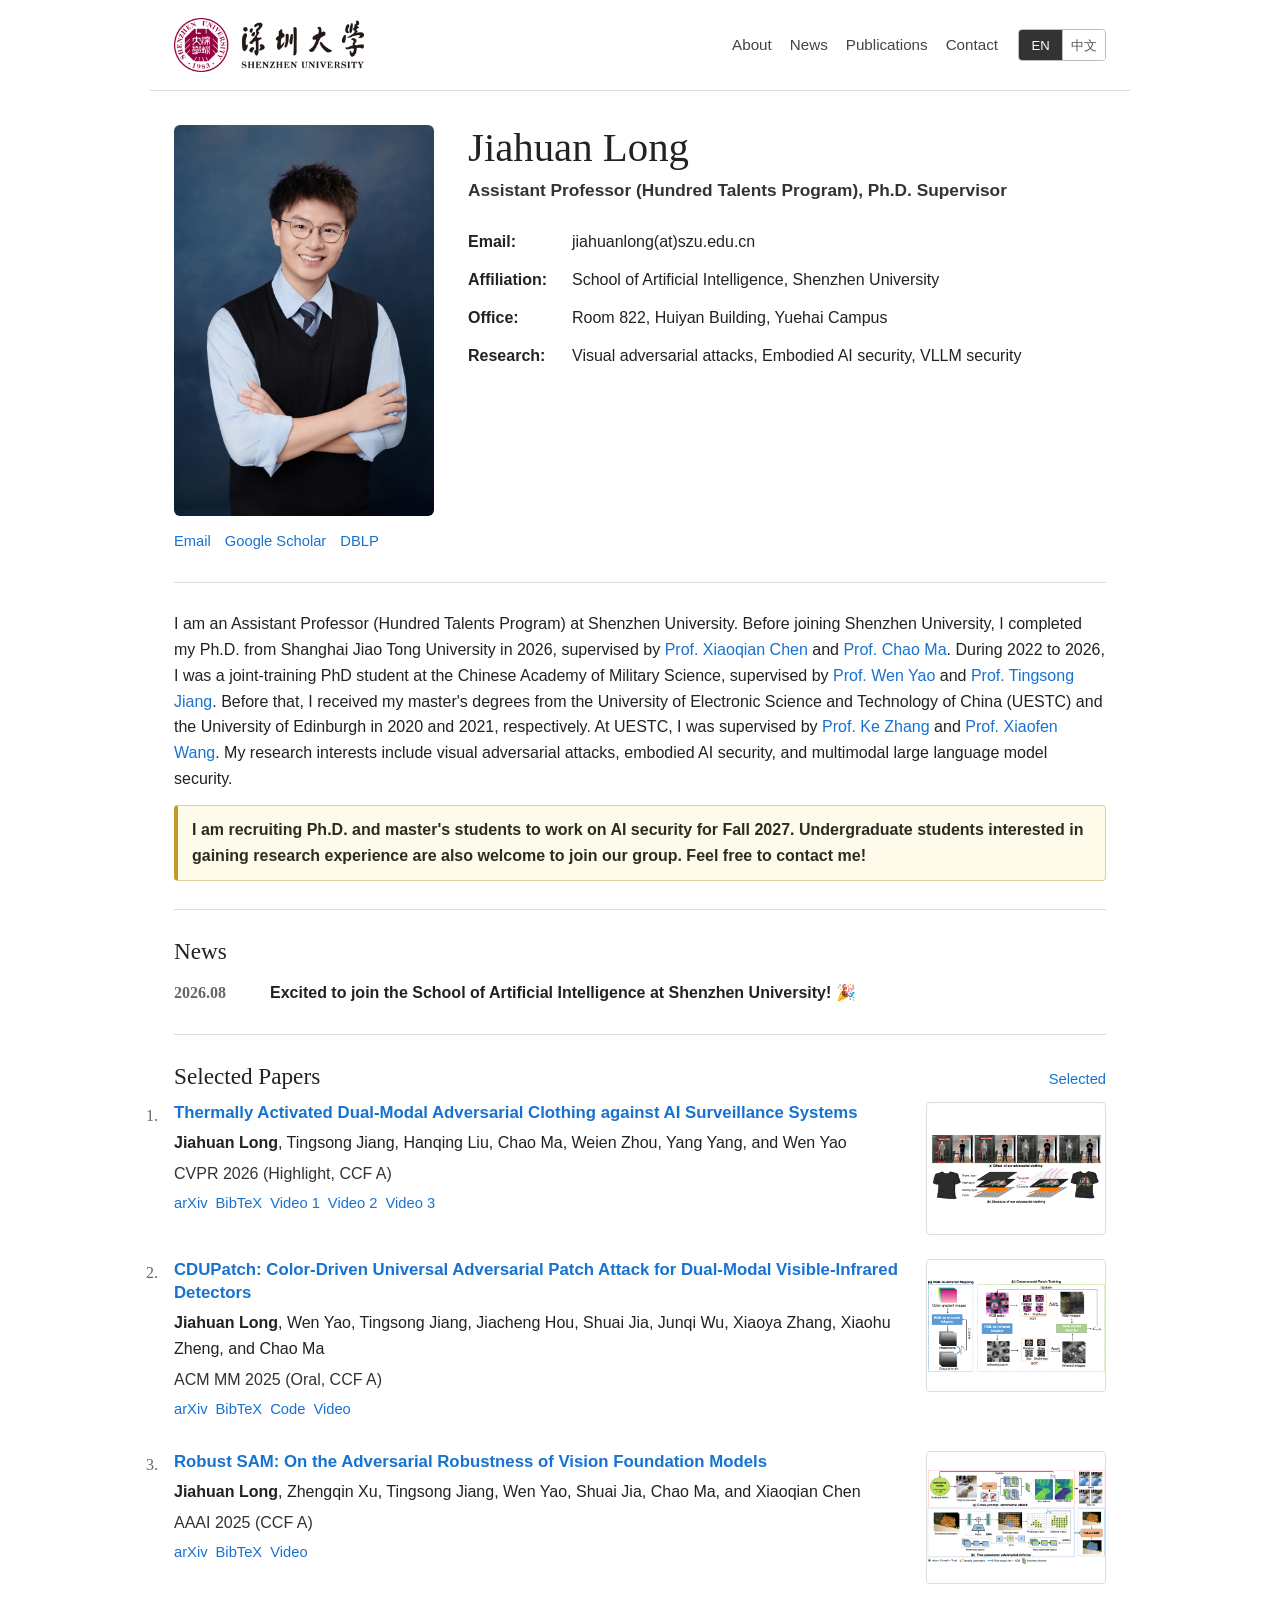
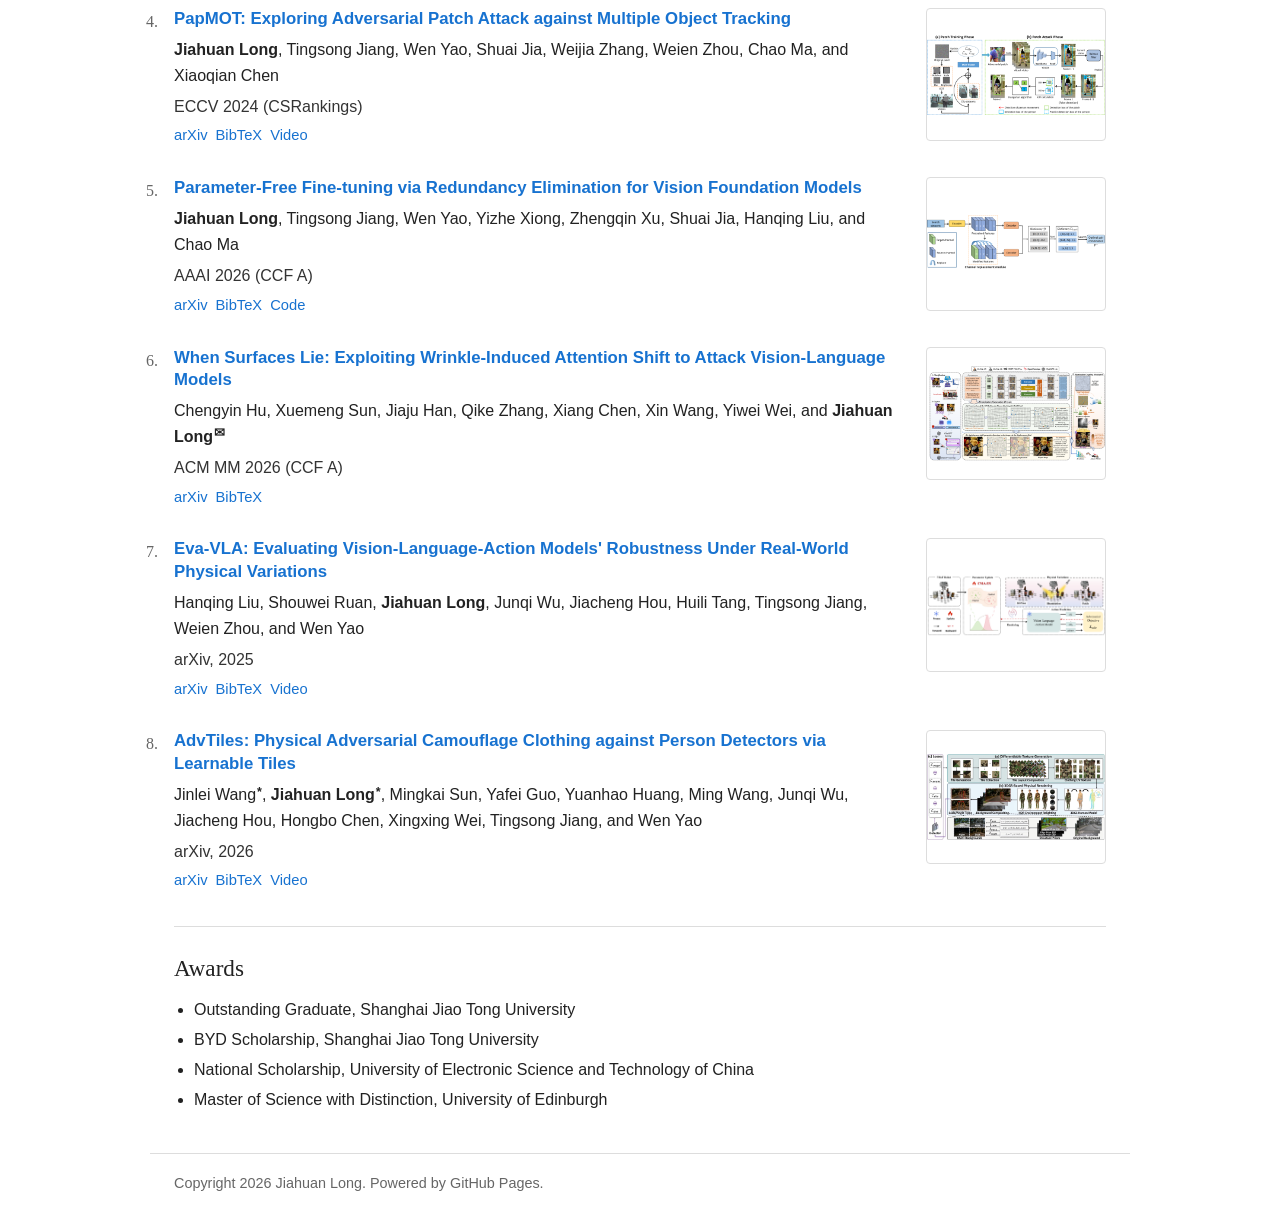
==== commit ea1a798e: "Add bilingual profile and inline BibTeX citations" ====
--- a/docs/index.html
+++ b/docs/index.html
@@ -78,18 +78,25 @@
       }
     </script>
     <link rel="stylesheet" href="./styles.css" />
+    <script src="./language.js" defer></script>
   </head>
   <body>
     <header class="site-header">
       <a class="site-logo" href="https://www.szu.edu.cn/" target="_blank" rel="noreferrer" aria-label="Shenzhen University">
         <img src="./szu-logo.png" alt="Shenzhen University" />
       </a>
-      <nav aria-label="Main navigation">
-        <a href="#about">About</a>
-        <a href="#news">News</a>
-        <a href="#publications">Publications</a>
-        <a href="#contact">Contact</a>
-      </nav>
+      <div class="header-actions">
+        <nav aria-label="Main navigation">
+          <a href="#about" data-i18n="nav.about">About</a>
+          <a href="#news" data-i18n="nav.news">News</a>
+          <a href="#publications" data-i18n="nav.publications">Publications</a>
+          <a href="#contact" data-i18n="nav.contact">Contact</a>
+        </nav>
+        <div class="language-switch" role="group" aria-label="Language">
+          <button type="button" data-language="en" aria-pressed="true">EN</button>
+          <button type="button" data-language="zh" aria-pressed="false">中文</button>
+        </div>
+      </div>
     </header>
 
     <main class="page" id="top">
@@ -97,7 +104,7 @@
         <aside class="profile-card">
           <img src="./profile.jpg" alt="Portrait of Jiahuan Long" />
           <div class="profile-links" aria-label="Academic profile links">
-            <a href="mailto:jiahuanlong@szu.edu.cn">Email</a>
+            <a href="mailto:jiahuanlong@szu.edu.cn" data-i18n="profile.emailLink">Email</a>
             <a href="https://scholar.google.com/citations?user=DfcU0TUAAAAJ&hl=en" target="_blank" rel="noreferrer">
               Google Scholar
             </a>
@@ -106,25 +113,25 @@
         </aside>
 
         <div class="profile-main">
-          <h1>Jiahuan Long</h1>
-          <p class="role"><strong>Assistant Professor (Hundred Talents Program), Ph.D. Supervisor</strong></p>
+          <h1 data-i18n="profile.name">Jiahuan Long</h1>
+          <p class="role"><strong data-i18n="profile.role">Assistant Professor (Hundred Talents Program), Ph.D. Supervisor</strong></p>
 
           <dl class="facts" id="contact">
             <div>
-              <dt>Email:</dt>
+              <dt data-i18n="facts.email">Email:</dt>
               <dd>jiahuanlong(at)szu.edu.cn</dd>
             </div>
             <div>
-              <dt>Affiliation:</dt>
-              <dd>School of Artificial Intelligence, Shenzhen University</dd>
+              <dt data-i18n="facts.affiliation">Affiliation:</dt>
+              <dd data-i18n="facts.affiliationValue">School of Artificial Intelligence, Shenzhen University</dd>
             </div>
             <div>
-              <dt>Office:</dt>
-              <dd>Room 822, Huiyan Building, Yuehai Campus</dd>
+              <dt data-i18n="facts.office">Office:</dt>
+              <dd data-i18n="facts.officeValue">Room 822, Huiyan Building, Yuehai Campus</dd>
             </div>
             <div>
-              <dt>Research:</dt>
-              <dd>Visual adversarial attacks, Embodied AI security, VLLM security</dd>
+              <dt data-i18n="facts.research">Research:</dt>
+              <dd data-i18n="facts.researchValue">Visual adversarial attacks, Embodied AI security, VLLM security</dd>
             </div>
           </dl>
         </div>
@@ -133,38 +140,45 @@
       <hr />
 
       <section class="section" id="about">
-        <p>
+        <p data-language-content="en">
           I am an Assistant Professor (Hundred Talents Program) at Shenzhen University.
-          Before joining Shenzhen University, I completed my Ph.D. study from Shanghai Jiao Tong University, supervised by
+          Before joining Shenzhen University, I completed my Ph.D. from Shanghai Jiao Tong University in 2026, supervised by
           <a href="https://baike.baidu.com/item/%E9%99%88%E5%B0%8F%E5%89%8D/54198662" target="_blank" rel="noreferrer">Prof. Xiaoqian Chen</a>
           and
           <a href="https://vision.sjtu.edu.cn/" target="_blank" rel="noreferrer">Prof. Chao Ma</a>.
-          I also received joint doctoral training at the Chinese Academy of Military Science, supervised by
+          During 2022 to 2026, I was a joint-training PhD student at the Chinese Academy of Military Science, supervised by
           <a href="https://baike.baidu.com/item/%E5%A7%9A%E9%9B%AF/61775797?fr=aladdin" target="_blank" rel="noreferrer">Prof. Wen Yao</a>
           and
           <a href="https://scholar.google.com/citations?user=i77rUBEAAAAJ&amp;hl=zh-CN" target="_blank" rel="noreferrer">Prof. Tingsong Jiang</a>.
-          Before that, I received my master's degrees from the University of Electronic
-          Science and Technology of China and the University of Edinburgh in
-          2020 and 2021, respectively.
+          Before that, I received my master's degrees from the University of Electronic Science and Technology of China (UESTC) and the University of Edinburgh in 2020 and 2021, respectively.
           At UESTC, I was supervised by
           <a href="https://baike.baidu.com/item/%E5%BC%A0%E5%8F%AF/20212791" target="_blank" rel="noreferrer">Prof. Ke Zhang</a>
           and
           <a href="https://en.uestc.edu.cn/info/1074/1672.htm" target="_blank" rel="noreferrer">Prof. Xiaofen Wang</a>.
           My research interests include visual adversarial attacks, embodied AI security, and multimodal large language model security.
         </p>
-        <p class="recruitment-note">
+        <p data-language-content="zh" hidden>
+          2026年8月，我加入深圳大学，任“百人计划”助理教授，博士生导师。同年6月，获得上海交通大学博士学位，师从<a href="https://baike.baidu.com/item/%E9%99%88%E5%B0%8F%E5%89%8D/54198662" target="_blank" rel="noreferrer">陈小前院士</a>和<a href="https://vision.sjtu.edu.cn/" target="_blank" rel="noreferrer">马超教授</a>。
+          2022年至2026年，我在中国人民解放军军事科学院进行博士联合培养，联合培养导师为<a href="https://baike.baidu.com/item/%E5%A7%9A%E9%9B%AF/61775797?fr=aladdin" target="_blank" rel="noreferrer">姚雯教授</a>和<a href="https://scholar.google.com/citations?user=i77rUBEAAAAJ&amp;hl=zh-CN" target="_blank" rel="noreferrer">姜廷松教授</a>。
+          此前，我于2020年和2021年分别获得电子科技大学（UESTC）和爱丁堡大学硕士学位。在电子科技大学学习期间，师从<a href="https://baike.baidu.com/item/%E5%BC%A0%E5%8F%AF/20212791" target="_blank" rel="noreferrer">张可教授</a>和<a href="https://en.uestc.edu.cn/info/1074/1672.htm" target="_blank" rel="noreferrer">汪小芬教授</a>。
+          我的研究兴趣包括视觉对抗攻击、具身智能安全和大模型安全。
+        </p>
+        <p class="recruitment-note" data-language-content="en">
           <strong>I am recruiting Ph.D. and master's students to work on AI security for Fall 2027. Undergraduate students interested in gaining research experience are also welcome to join our group. Feel free to contact me!</strong>
         </p>
+        <p class="recruitment-note" data-language-content="zh" hidden>
+          <strong>现招收2027年秋季入学人工智能方向的博士生和硕士生，同时，也欢迎有志于参与科研的本科生加入课题组。我将结合学生的研究兴趣与职业发展规划，制定个性化培养方案，欢迎邮件与我联系！</strong>
+        </p>
       </section>
 
       <hr />
 
       <section class="section" id="news">
-        <h2>News</h2>
+        <h2 data-i18n="sections.news">News</h2>
         <ul class="news-list">
           <li>
             <time><strong>2026.08</strong></time>
-            <span><strong>Excited to join the School of Artificial Intelligence at Shenzhen University! 🎉</strong></span>
+            <span><strong data-i18n="news.joined">Excited to join the School of Artificial Intelligence at Shenzhen University! 🎉</strong></span>
           </li>
         </ul>
       </section>
@@ -173,8 +187,8 @@
 
       <section class="section" id="publications">
         <div class="section-heading">
-          <h2>Selected Papers</h2>
-          <a href="#publications">Selected</a>
+          <h2 data-i18n="sections.papers">Selected Papers</h2>
+          <a href="#publications" data-i18n="sections.selected">Selected</a>
         </div>
 
         <ol class="publication-list">
@@ -186,13 +200,20 @@
               <p class="authors">
                 <strong>Jiahuan Long</strong>, Tingsong Jiang, Hanqing Liu, Chao Ma, Weien Zhou, Yang Yang, and Wen Yao
               </p>
-              <p class="where">CVPR 2026 (Highlight)</p>
+              <p class="where">CVPR 2026 (Highlight, CCF A)</p>
               <p class="links">
                 <a href="https://arxiv.org/abs/2511.09829" target="_blank" rel="noreferrer">arXiv</a>
+                <button class="link-button" type="button" data-bibtex-target="bib-thermal-clothing" aria-expanded="false">BibTeX</button>
                 <a href="./videos/cvpr1.mp4" target="_blank" rel="noreferrer">Video 1</a>
                 <a href="./videos/cvpr2.mp4" target="_blank" rel="noreferrer">Video 2</a>
                 <a href="./videos/cvpr3.mp4" target="_blank" rel="noreferrer">Video 3</a>
               </p>
+              <pre class="bibtex-entry" id="bib-thermal-clothing" hidden><code>@inproceedings{long2026thermalclothing,
+  title={Thermally Activated Dual-Modal Adversarial Clothing against AI Surveillance Systems},
+  author={Long, Jiahuan and Jiang, Tingsong and Liu, Hanqing and Ma, Chao and Zhou, Weien and Yang, Yang and Yao, Wen},
+  booktitle={Proceedings of the IEEE/CVF Conference on Computer Vision and Pattern Recognition (CVPR)},
+  year={2026}
+}</code></pre>
             </div>
             <a class="pub-thumb publication-figure" href="./publication-figures/thermal-clothing.png" target="_blank" rel="noreferrer" aria-label="View the Thermally Activated Dual-Modal Adversarial Clothing figure">
               <img src="./publication-figures/thermal-clothing.png" alt="Overview of thermally activated dual-modal adversarial clothing" />
@@ -207,12 +228,19 @@
               <p class="authors">
                 <strong>Jiahuan Long</strong>, Wen Yao, Tingsong Jiang, Jiacheng Hou, Shuai Jia, Junqi Wu, Xiaoya Zhang, Xiaohu Zheng, and Chao Ma
               </p>
-              <p class="where">ACM Multimedia 2025 (Oral)</p>
+              <p class="where">ACM MM 2025 (Oral, CCF A)</p>
               <p class="links">
                 <a href="https://arxiv.org/abs/2504.10888" target="_blank" rel="noreferrer">arXiv</a>
+                <button class="link-button" type="button" data-bibtex-target="bib-cdupatch" aria-expanded="false">BibTeX</button>
                 <a href="https://github.com/Jiahuan-Long/CDUpatch" target="_blank" rel="noreferrer">Code</a>
                 <a href="./videos/cdupatch.mp4" target="_blank" rel="noreferrer">Video</a>
               </p>
+              <pre class="bibtex-entry" id="bib-cdupatch" hidden><code>@inproceedings{long2025cdupatch,
+  title={Cdupatch: Color-driven universal adversarial patch attack for dual-modal visible-infrared detectors},
+  author={Long, Jiahuan and Yao, Wen and Jiang, Tingsong and Hou, Jiacheng and Jia, Shuai and Wu, Junqi and Zhang, Xiaoya and Zheng, Xiaohu and Ma, Chao},
+  booktitle={Proceedings of the 33rd ACM International Conference on Multimedia (ACM MM)},
+  year={2025}
+}</code></pre>
             </div>
             <a class="pub-thumb publication-figure" href="./publication-figures/cdupatch.png" target="_blank" rel="noreferrer" aria-label="View the CDUPatch framework figure">
               <img src="./publication-figures/cdupatch.png" alt="CDUPatch RGB-to-infrared adaptation and cross-modal training framework" />
@@ -227,11 +255,18 @@
               <p class="authors">
                 <strong>Jiahuan Long</strong>, Zhengqin Xu, Tingsong Jiang, Wen Yao, Shuai Jia, Chao Ma, and Xiaoqian Chen
               </p>
-              <p class="where">AAAI 2025</p>
+              <p class="where">AAAI 2025 (CCF A)</p>
               <p class="links">
                 <a href="https://arxiv.org/abs/2504.08906" target="_blank" rel="noreferrer">arXiv</a>
+                <button class="link-button" type="button" data-bibtex-target="bib-robust-sam" aria-expanded="false">BibTeX</button>
                 <a href="./videos/robustsam.mp4" target="_blank" rel="noreferrer">Video</a>
               </p>
+              <pre class="bibtex-entry" id="bib-robust-sam" hidden><code>@inproceedings{long2025robustsam,
+  title={Robust SAM: On the Adversarial Robustness of Vision Foundation Models},
+  author={Long, Jiahuan and Xu, Zhengqin and Jiang, Tingsong and Yao, Wen and Jia, Shuai and Ma, Chao and Chen, Xiaoqian},
+  booktitle={Proceedings of the AAAI Conference on Artificial Intelligence (AAAI)},
+  year={2025}
+}</code></pre>
             </div>
             <a class="pub-thumb publication-figure" href="./publication-figures/robust-sam.png" target="_blank" rel="noreferrer" aria-label="View the Robust SAM framework figure">
               <img src="./publication-figures/robust-sam.png" alt="Robust SAM attack and defense framework" />
@@ -246,11 +281,18 @@
               <p class="authors">
                 <strong>Jiahuan Long</strong>, Tingsong Jiang, Wen Yao, Shuai Jia, Weijia Zhang, Weien Zhou, Chao Ma, and Xiaoqian Chen
               </p>
-              <p class="where">ECCV 2024</p>
+              <p class="where">ECCV 2024 (CSRankings)</p>
               <p class="links">
                 <a href="https://arxiv.org/abs/2504.09361" target="_blank" rel="noreferrer">arXiv</a>
+                <button class="link-button" type="button" data-bibtex-target="bib-papmot" aria-expanded="false">BibTeX</button>
                 <a href="./videos/papmot.mp4" target="_blank" rel="noreferrer">Video</a>
               </p>
+              <pre class="bibtex-entry" id="bib-papmot" hidden><code>@inproceedings{long2024papmot,
+  title={PapMOT: Exploring Adversarial Patch Attack against Multiple Object Tracking},
+  author={Long, Jiahuan and Jiang, Tingsong and Yao, Wen and Jia, Shuai and Zhang, Weijia and Zhou, Weien and Ma, Chao and Chen, Xiaoqian},
+  booktitle={European Conference on Computer Vision (ECCV)},
+  year={2024}
+}</code></pre>
             </div>
             <a class="pub-thumb publication-figure" href="./publication-figures/papmot.png" target="_blank" rel="noreferrer" aria-label="View the PapMOT framework figure">
               <img src="./publication-figures/papmot.png" alt="PapMOT training and attack framework" />
@@ -265,11 +307,18 @@
               <p class="authors">
                 <strong>Jiahuan Long</strong>, Tingsong Jiang, Wen Yao, Yizhe Xiong, Zhengqin Xu, Shuai Jia, Hanqing Liu, and Chao Ma
               </p>
-              <p class="where">AAAI 2026</p>
+              <p class="where">AAAI 2026 (CCF A)</p>
               <p class="links">
                 <a href="https://arxiv.org/abs/2504.08915" target="_blank" rel="noreferrer">arXiv</a>
+                <button class="link-button" type="button" data-bibtex-target="bib-parameter-free" aria-expanded="false">BibTeX</button>
                 <a href="https://github.com/Jiahuan-Long/parameter-free-finetuning" target="_blank" rel="noreferrer">Code</a>
               </p>
+              <pre class="bibtex-entry" id="bib-parameter-free" hidden><code>@inproceedings{long2026parameterfree,
+  title={Parameter-Free Fine-tuning via Redundancy Elimination for Vision Foundation Models},
+  author={Long, Jiahuan and Jiang, Tingsong and Yao, Wen and Xiong, Yizhe and Xu, Zhengqin and Jia, Shuai and Liu, Hanqing and Ma, Chao},
+  booktitle={Proceedings of the AAAI Conference on Artificial Intelligence (AAAI)},
+  year={2026}
+}</code></pre>
             </div>
             <a class="pub-thumb publication-figure" href="./publication-figures/parameter-free.png" target="_blank" rel="noreferrer" aria-label="View the parameter-free fine-tuning pipeline figure">
               <img src="./publication-figures/parameter-free.png" alt="Parameter-free channel replacement search pipeline" />
@@ -284,10 +333,17 @@
               <p class="authors">
                 Chengyin Hu, Xuemeng Sun, Jiaju Han, Qike Zhang, Xiang Chen, Xin Wang, Yiwei Wei, and <strong>Jiahuan Long</strong><sup class="corresponding-author" title="Corresponding author" aria-label="Corresponding author">&#9993;</sup>
               </p>
-              <p class="where">ACM Multimedia, 2026</p>
+              <p class="where">ACM MM 2026 (CCF A)</p>
               <p class="links">
                 <a href="https://arxiv.org/abs/2603.27759" target="_blank" rel="noreferrer">arXiv</a>
-              </p>
+                <button class="link-button" type="button" data-bibtex-target="bib-when-surfaces-lie" aria-expanded="false">BibTeX</button>
+              </p>
+              <pre class="bibtex-entry" id="bib-when-surfaces-lie" hidden><code>@inproceedings{hu2026surfaces,
+  title={When Surfaces Lie: Exploiting Wrinkle-Induced Attention Shift to Attack Vision-Language Models},
+  author={Hu, Chengyin and Sun, Xuemeng and Han, Jiaju and Zhang, Qike and Chen, Xiang and Wang, Xin and Wei, Yiwei and Long, Jiahuan},
+  booktitle={Proceedings of the 34th ACM International Conference on Multimedia (ACM MM)},
+  year={2026}
+}</code></pre>
             </div>
             <a class="pub-thumb publication-figure" href="./publication-figures/when-surfaces-lie.png" target="_blank" rel="noreferrer" aria-label="View the wrinkle-based structural attack framework figure">
               <img src="./publication-figures/when-surfaces-lie.png" alt="Wrinkle-based structural attack framework" />
@@ -305,8 +361,15 @@
               <p class="where">arXiv, 2025</p>
               <p class="links">
                 <a href="https://arxiv.org/abs/2509.18953" target="_blank" rel="noreferrer">arXiv</a>
+                <button class="link-button" type="button" data-bibtex-target="bib-eva-vla" aria-expanded="false">BibTeX</button>
                 <a href="./videos/eva-vla.mp4" target="_blank" rel="noreferrer">Video</a>
               </p>
+              <pre class="bibtex-entry" id="bib-eva-vla" hidden><code>@article{liu2025evavla,
+  title={Eva-VLA: Evaluating Vision-Language-Action Models' Robustness Under Real-World Physical Variations},
+  author={Liu, Hanqing and Ruan, Shouwei and Long, Jiahuan and Wu, Junqi and Hou, Jiacheng and Tang, Huili and Jiang, Tingsong and Zhou, Weien and Yao, Wen},
+  journal={arXiv preprint arXiv:2509.18953},
+  year={2025}
+}</code></pre>
             </div>
             <a class="pub-thumb publication-figure" href="./publication-figures/eva-vla.png" target="_blank" rel="noreferrer" aria-label="View the Eva-VLA framework figure">
               <img src="./publication-figures/eva-vla.png" alt="Overview of the Eva-VLA robustness evaluation framework" />
@@ -324,8 +387,15 @@
               <p class="where">arXiv, 2026</p>
               <p class="links">
                 <a href="https://arxiv.org/abs/2608.06801" target="_blank" rel="noreferrer">arXiv</a>
+                <button class="link-button" type="button" data-bibtex-target="bib-advtiles" aria-expanded="false">BibTeX</button>
                 <a href="./videos/advtiles.mp4" target="_blank" rel="noreferrer">Video</a>
               </p>
+              <pre class="bibtex-entry" id="bib-advtiles" hidden><code>@article{wang2026advtiles,
+  title={AdvTiles: Physical Adversarial Camouflage Clothing against Person Detectors via Learnable Tiles},
+  author={Wang, Jinlei and Long, Jiahuan and Sun, Mingkai and Guo, Yafei and Huang, Yuanhao and Wang, Ming and Wu, Junqi and Hou, Jiacheng and Chen, Hongbo and Wei, Xingxing and Jiang, Tingsong and Yao, Wen},
+  journal={arXiv preprint arXiv:2608.06801},
+  year={2026}
+}</code></pre>
             </div>
             <a class="pub-thumb publication-figure" href="./publication-figures/advtiles.jpg" target="_blank" rel="noreferrer" aria-label="View the AdvTiles framework figure">
               <img src="./publication-figures/advtiles.jpg" alt="AdvTiles differentiable camouflage and physical rendering framework" />
@@ -337,17 +407,17 @@
       <hr />
 
       <section class="section compact">
-        <h2>Awards</h2>
+        <h2 data-i18n="sections.awards">Awards</h2>
         <ul class="awards-list">
-          <li>Outstanding Graduate, Shanghai Jiao Tong University</li>
-          <li>BYD Scholarship, Shanghai Jiao Tong University</li>
-          <li>National Scholarship, University of Electronic Science and Technology of China</li>
-          <li>Master of Science with Distinction, University of Edinburgh</li>
+          <li data-i18n="awards.sjtuGraduate">Outstanding Graduate, Shanghai Jiao Tong University</li>
+          <li data-i18n="awards.byd">BYD Scholarship, Shanghai Jiao Tong University</li>
+          <li data-i18n="awards.national">National Scholarship, University of Electronic Science and Technology of China</li>
+          <li data-i18n="awards.edinburgh">Master of Science with Distinction, University of Edinburgh</li>
         </ul>
       </section>
     </main>
 
-    <footer>
+    <footer data-i18n="footer">
       Copyright 2026 Jiahuan Long. Powered by GitHub Pages.
     </footer>
   </body>
--- a/docs/styles.css
+++ b/docs/styles.css
@@ -82,6 +82,52 @@
   font-size: 0.95rem;
 }
 
+.header-actions {
+  align-items: center;
+  display: flex;
+  gap: 20px;
+  justify-content: flex-end;
+}
+
+.language-switch {
+  border: 1px solid #bdbdbd;
+  border-radius: 4px;
+  display: inline-grid;
+  flex: 0 0 auto;
+  grid-template-columns: repeat(2, 1fr);
+  overflow: hidden;
+}
+
+.language-switch button {
+  background: #ffffff;
+  border: 0;
+  color: #555555;
+  cursor: pointer;
+  font: inherit;
+  font-size: 0.82rem;
+  min-height: 30px;
+  min-width: 42px;
+  padding: 3px 8px;
+}
+
+.language-switch button + button {
+  border-left: 1px solid #bdbdbd;
+}
+
+.language-switch button[aria-pressed="true"] {
+  background: #333333;
+  color: #ffffff;
+}
+
+.language-switch button:focus-visible {
+  box-shadow: inset 0 0 0 2px var(--link);
+  outline: none;
+}
+
+[hidden] {
+  display: none !important;
+}
+
 .page {
   margin: 0 auto;
   max-width: 980px;
@@ -319,8 +365,42 @@
   gap: 8px;
 }
 
-.links a {
+.links a,
+.link-button {
   font-size: 0.92rem;
+}
+
+.link-button {
+  background: transparent;
+  border: 0;
+  color: var(--link);
+  cursor: pointer;
+  font-family: inherit;
+  line-height: inherit;
+  padding: 0;
+}
+
+.link-button:hover,
+.link-button:focus-visible,
+.link-button[aria-expanded="true"] {
+  color: var(--link-hover);
+  outline: none;
+  text-decoration: underline;
+  text-underline-offset: 3px;
+}
+
+.bibtex-entry {
+  background: var(--soft);
+  border: 1px solid var(--line);
+  border-radius: 4px;
+  color: #333333;
+  font-size: 0.78rem;
+  line-height: 1.5;
+  margin: 9px 0 5px;
+  max-width: 100%;
+  overflow-x: auto;
+  padding: 11px 12px;
+  white-space: pre;
 }
 
 .pub-thumb {
@@ -412,6 +492,12 @@
     justify-content: flex-start;
   }
 
+  .header-actions {
+    align-items: flex-start;
+    flex-wrap: wrap;
+    justify-content: flex-start;
+  }
+
   .profile,
   .publication {
     grid-template-columns: 1fr;
@@ -451,4 +537,8 @@
   .news-list li {
     gap: 2px;
   }
-}
+
+  .header-actions {
+    gap: 12px;
+  }
+}
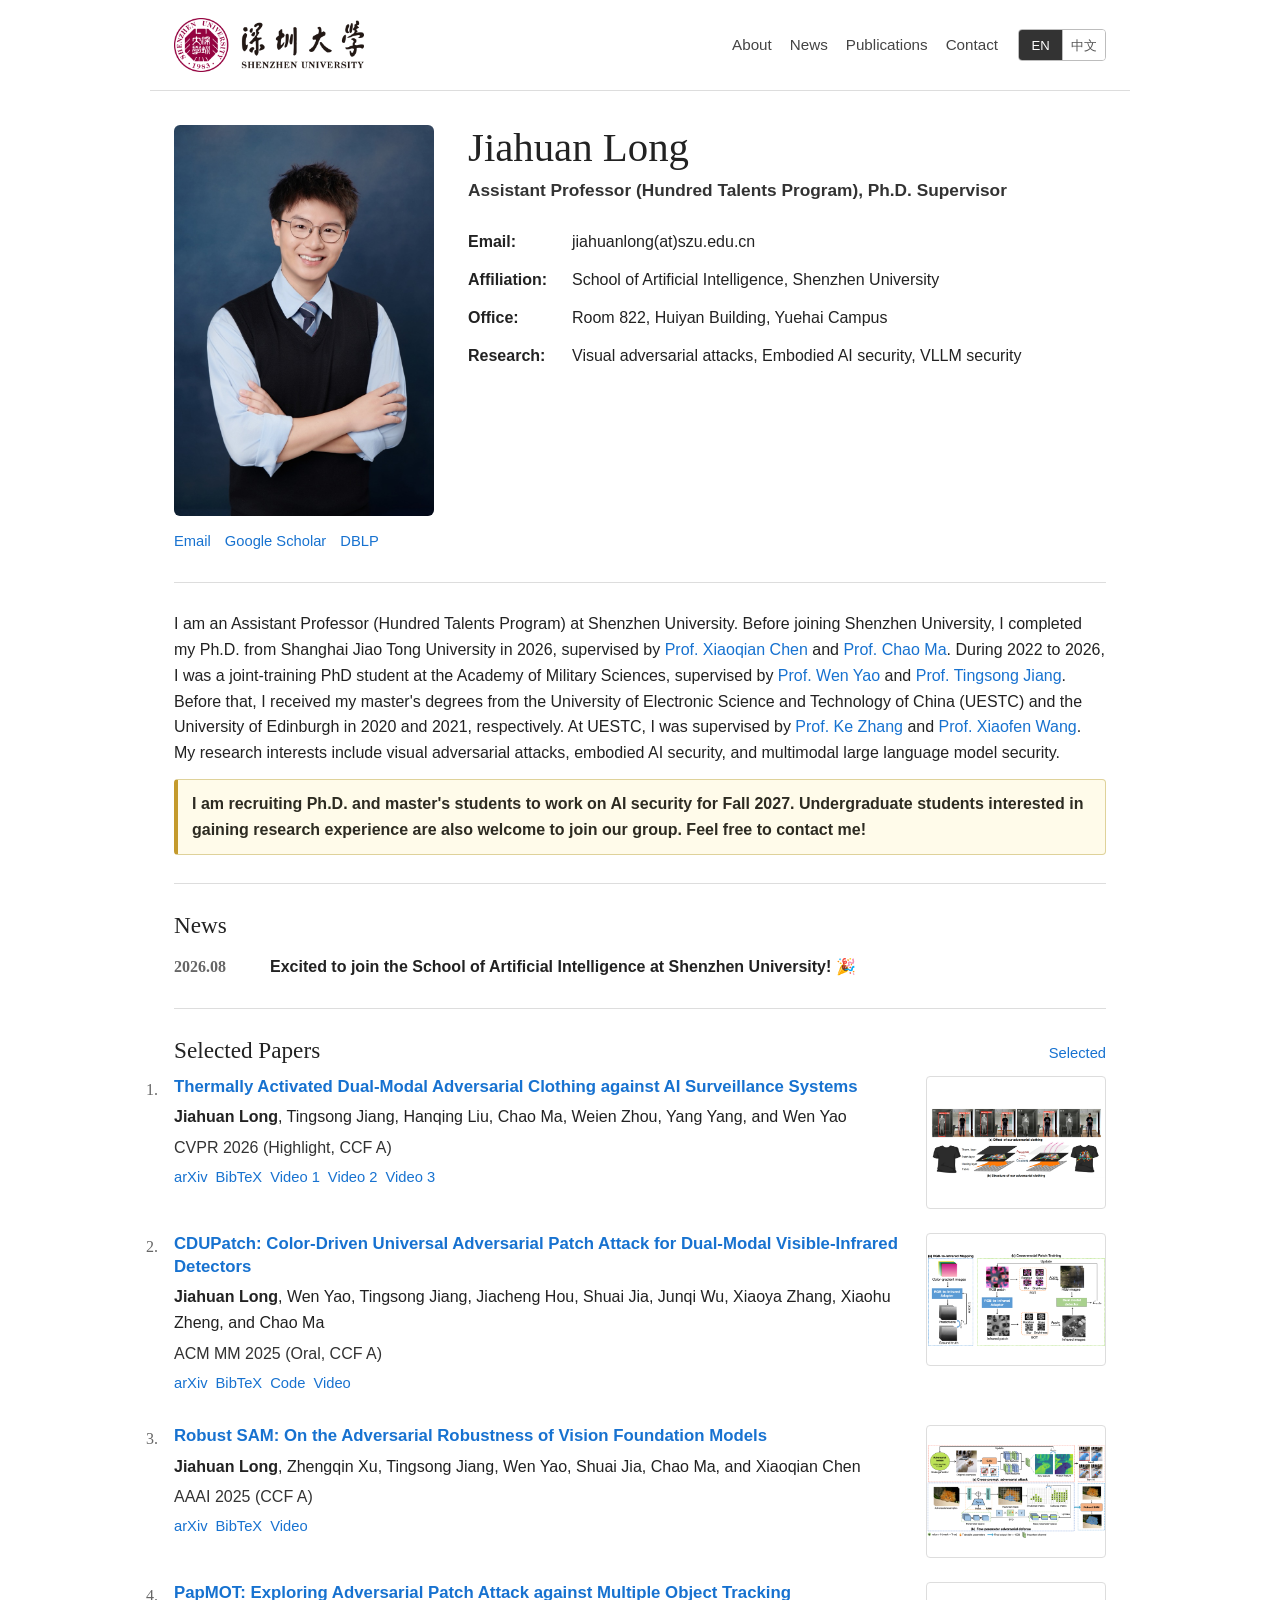
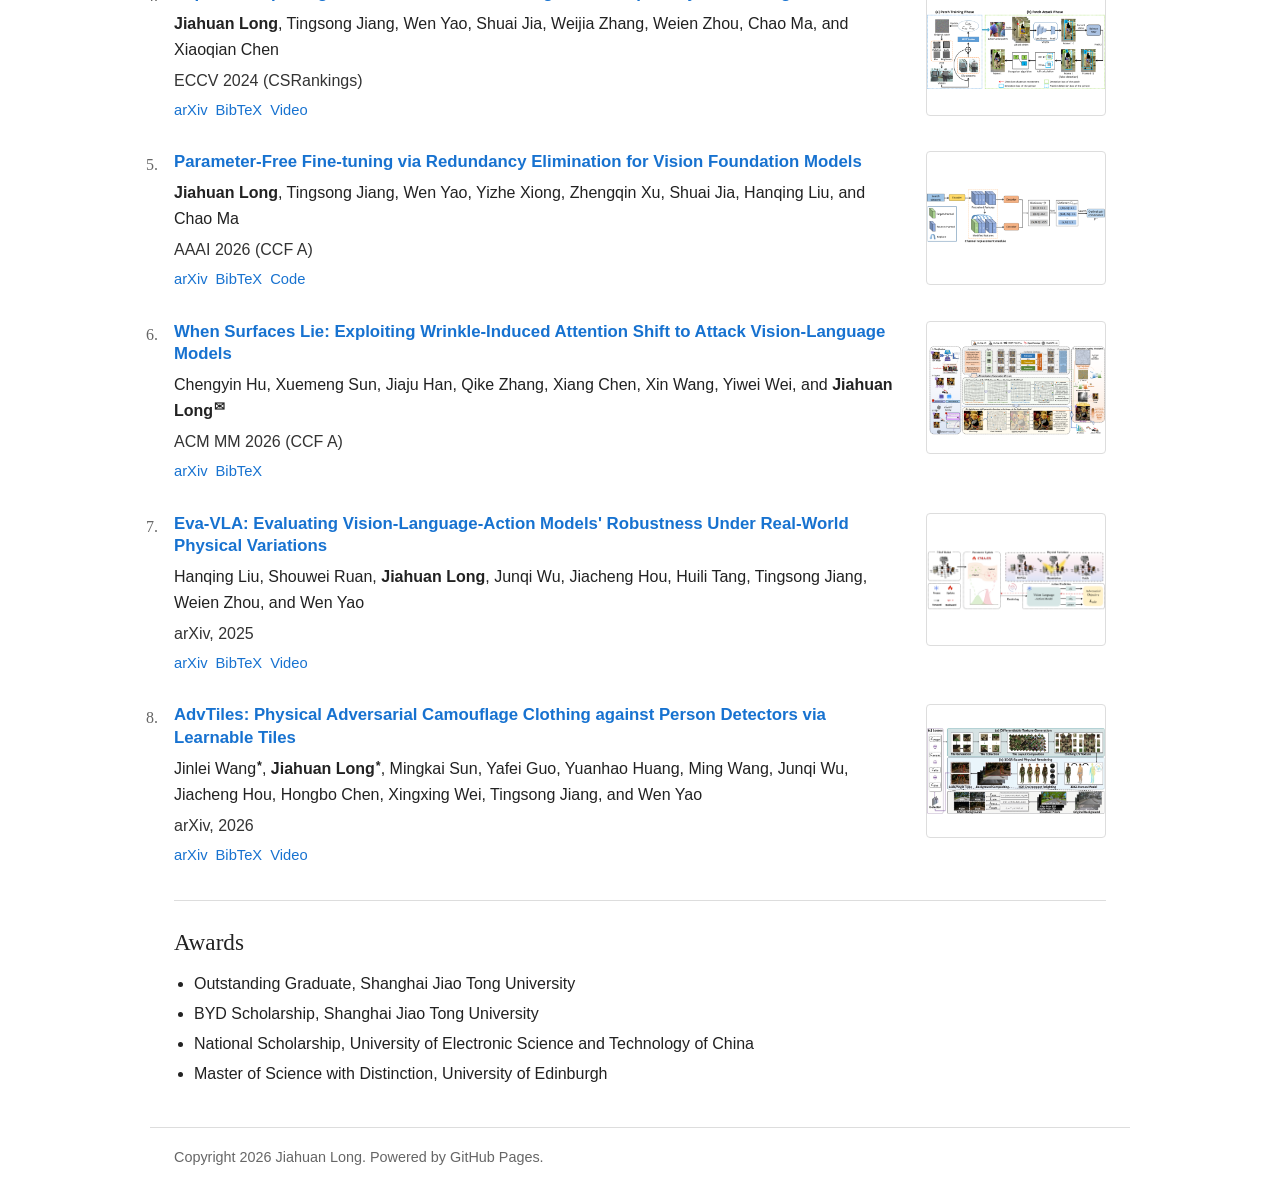
==== commit 3a859c98: "Correct Academy of Military Sciences name" ====
--- a/docs/index.html
+++ b/docs/index.html
@@ -146,7 +146,7 @@
           <a href="https://baike.baidu.com/item/%E9%99%88%E5%B0%8F%E5%89%8D/54198662" target="_blank" rel="noreferrer">Prof. Xiaoqian Chen</a>
           and
           <a href="https://vision.sjtu.edu.cn/" target="_blank" rel="noreferrer">Prof. Chao Ma</a>.
-          During 2022 to 2026, I was a joint-training PhD student at the Chinese Academy of Military Science, supervised by
+          During 2022 to 2026, I was a joint-training PhD student at the Academy of Military Sciences, supervised by
           <a href="https://baike.baidu.com/item/%E5%A7%9A%E9%9B%AF/61775797?fr=aladdin" target="_blank" rel="noreferrer">Prof. Wen Yao</a>
           and
           <a href="https://scholar.google.com/citations?user=i77rUBEAAAAJ&amp;hl=zh-CN" target="_blank" rel="noreferrer">Prof. Tingsong Jiang</a>.
